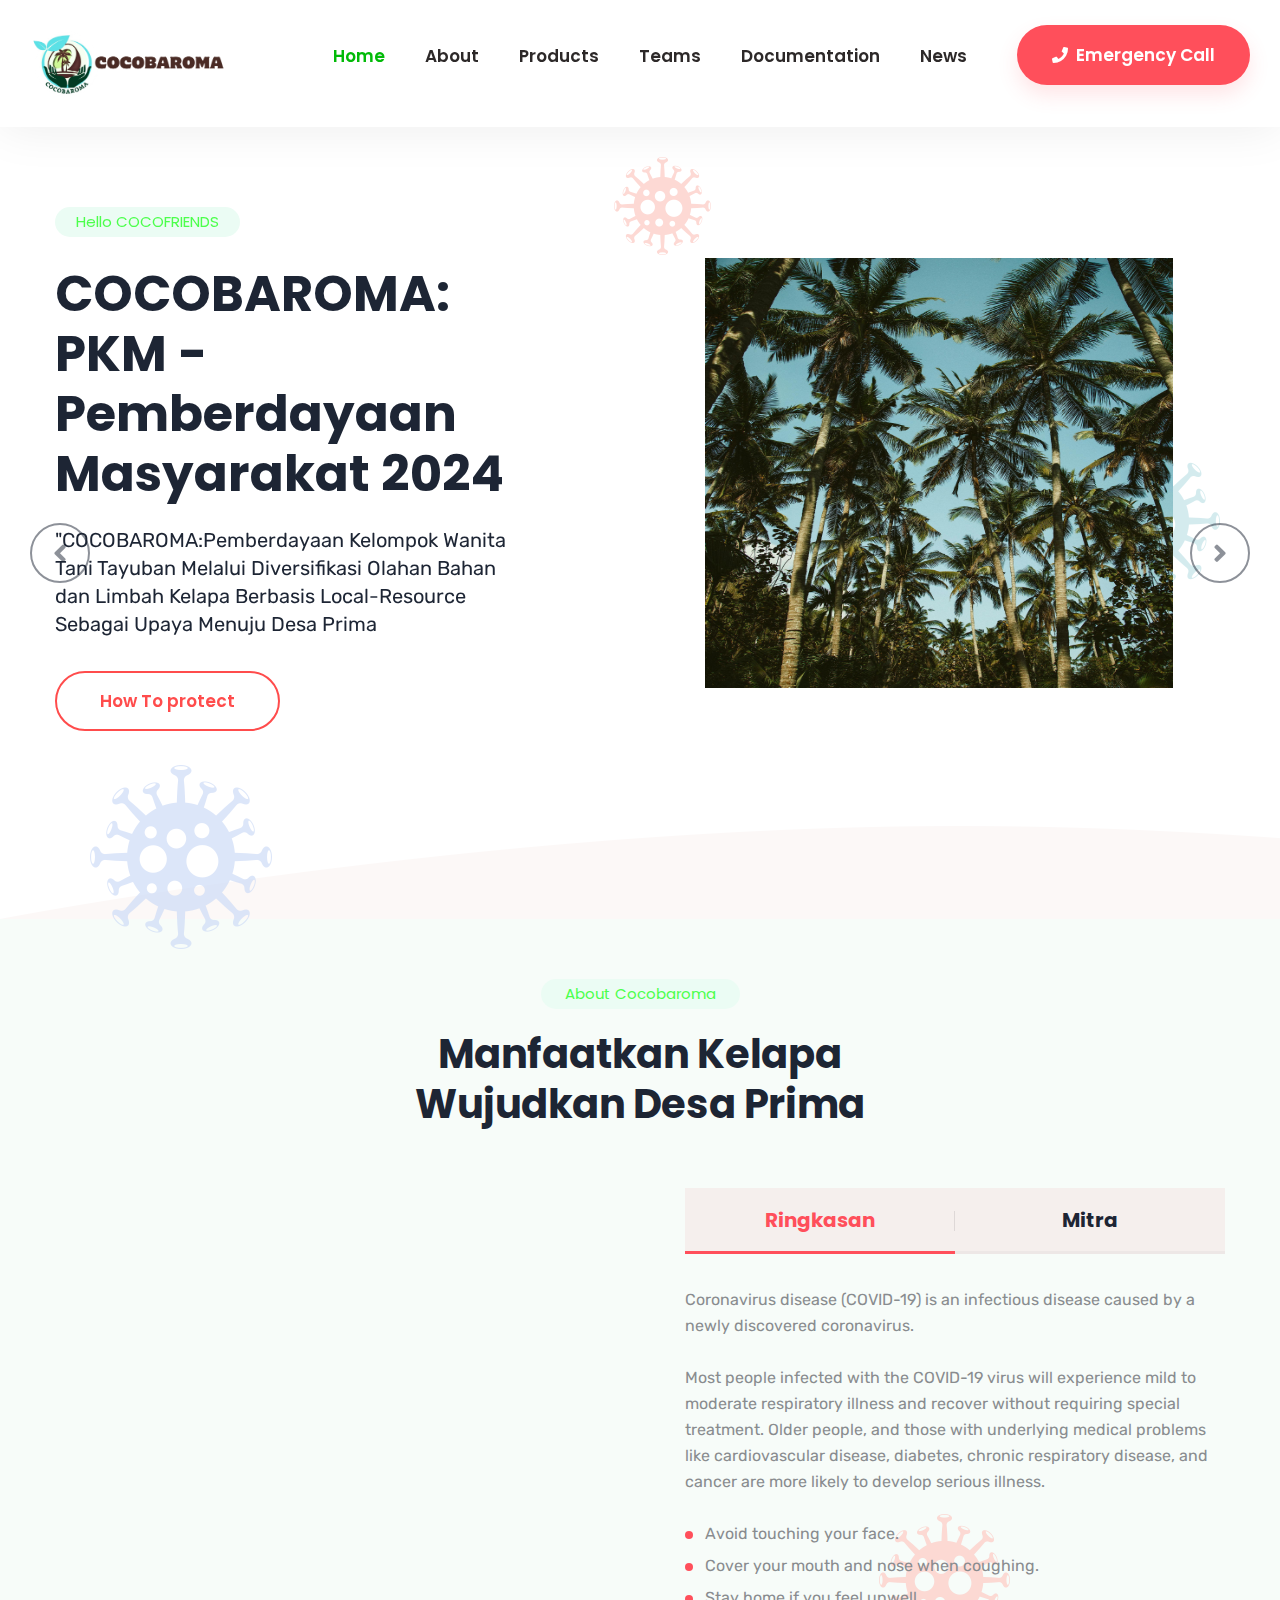
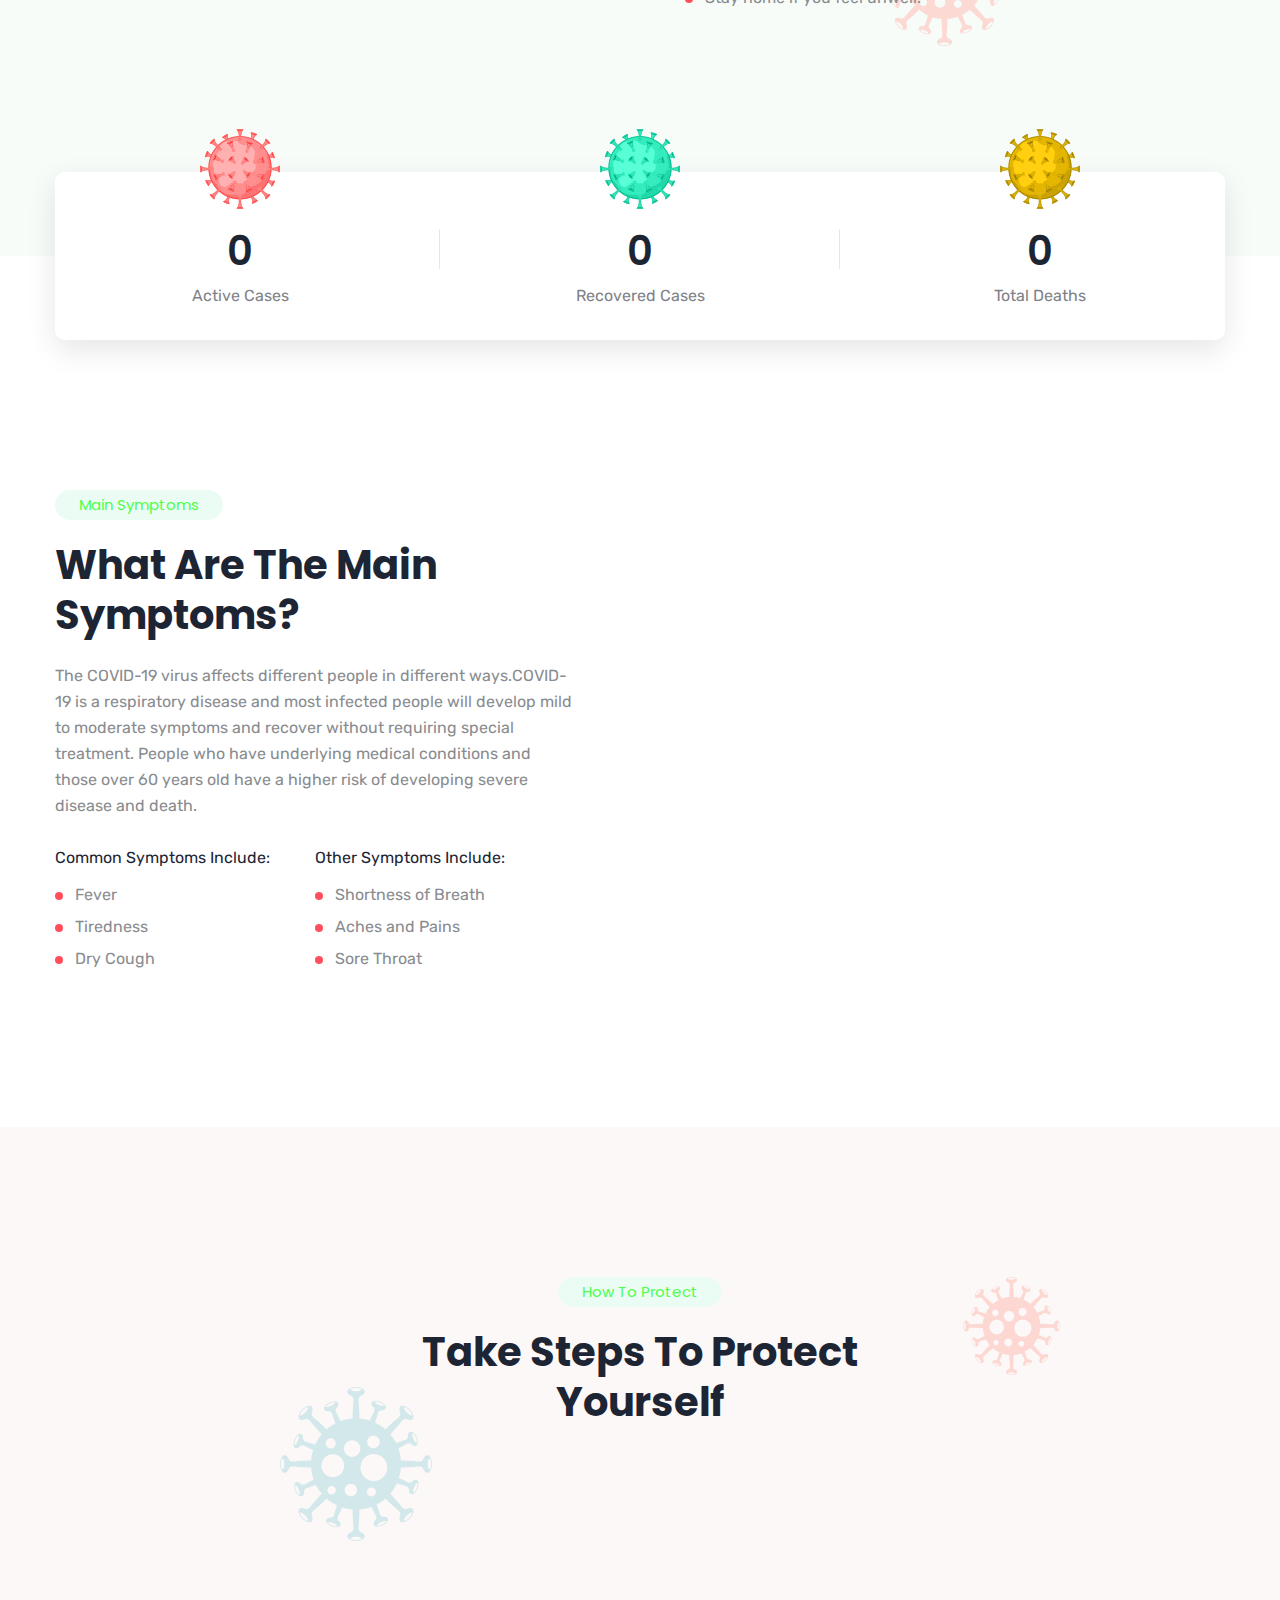
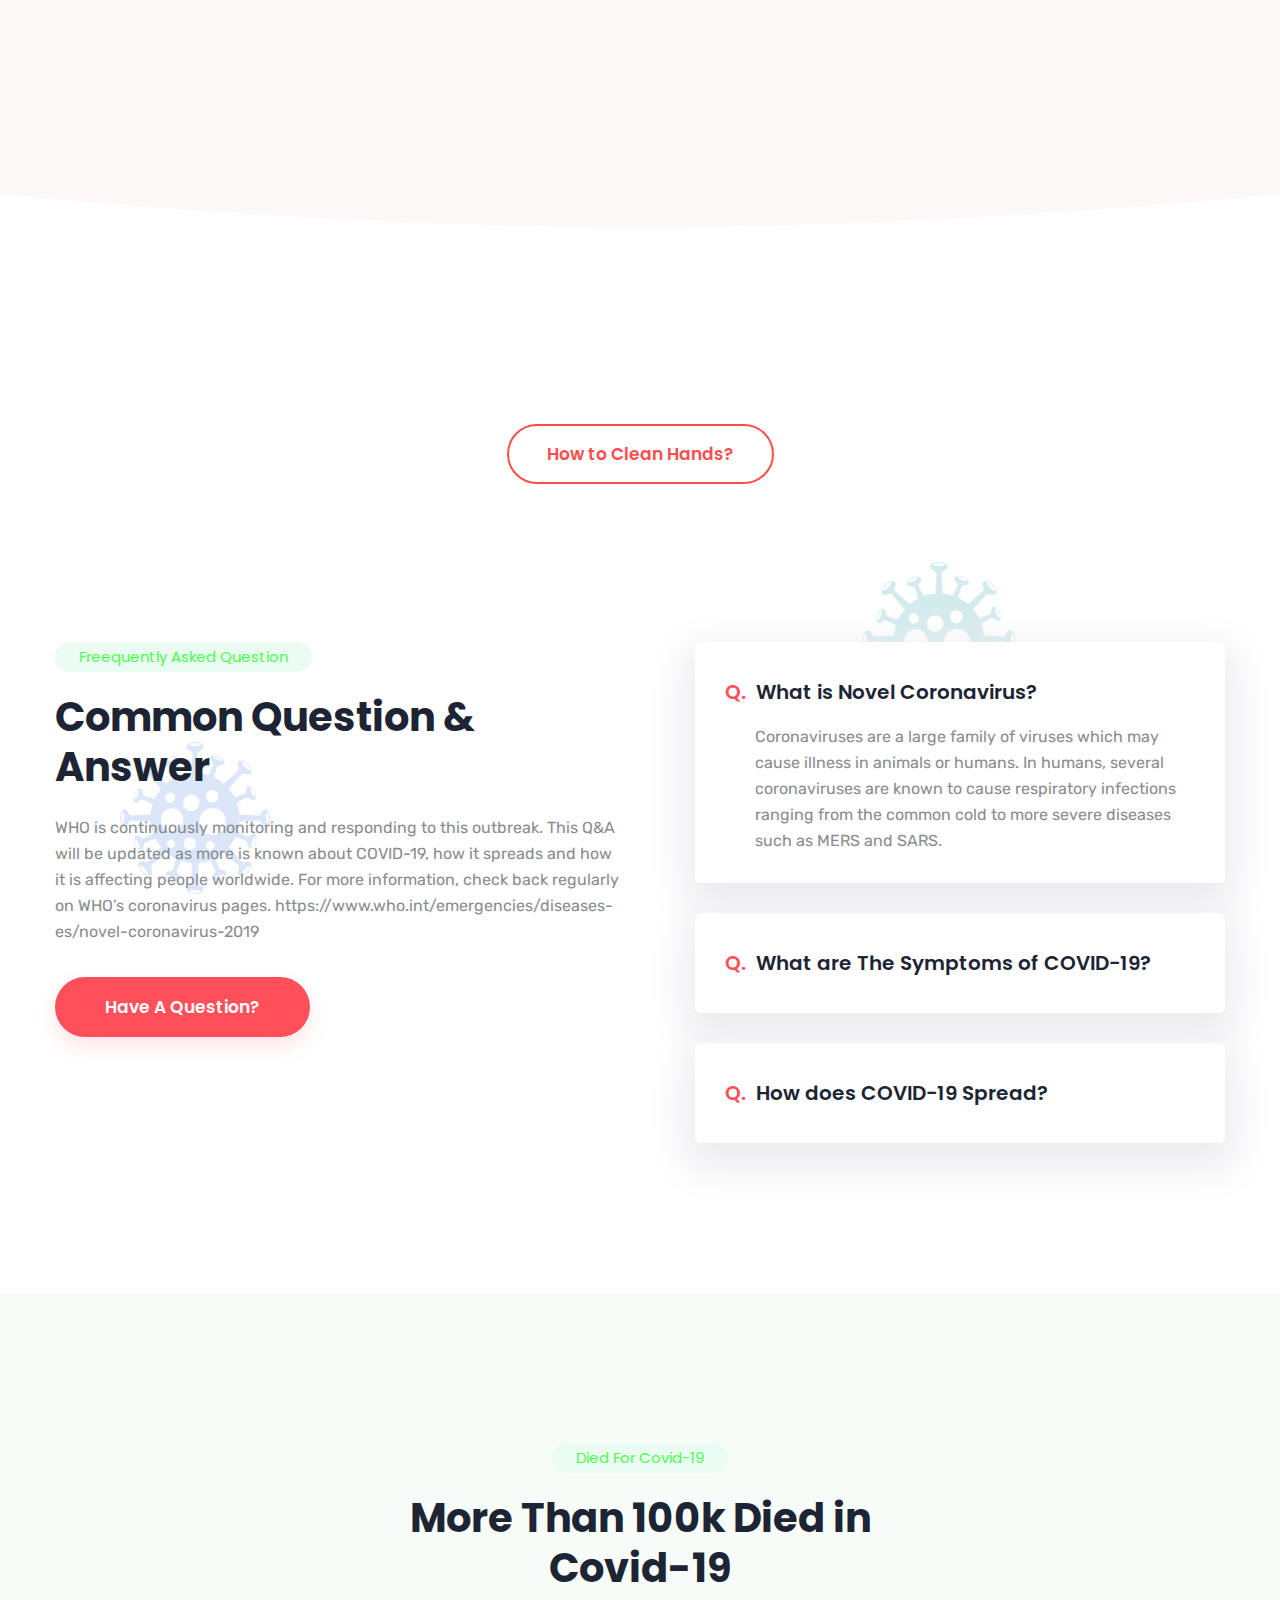
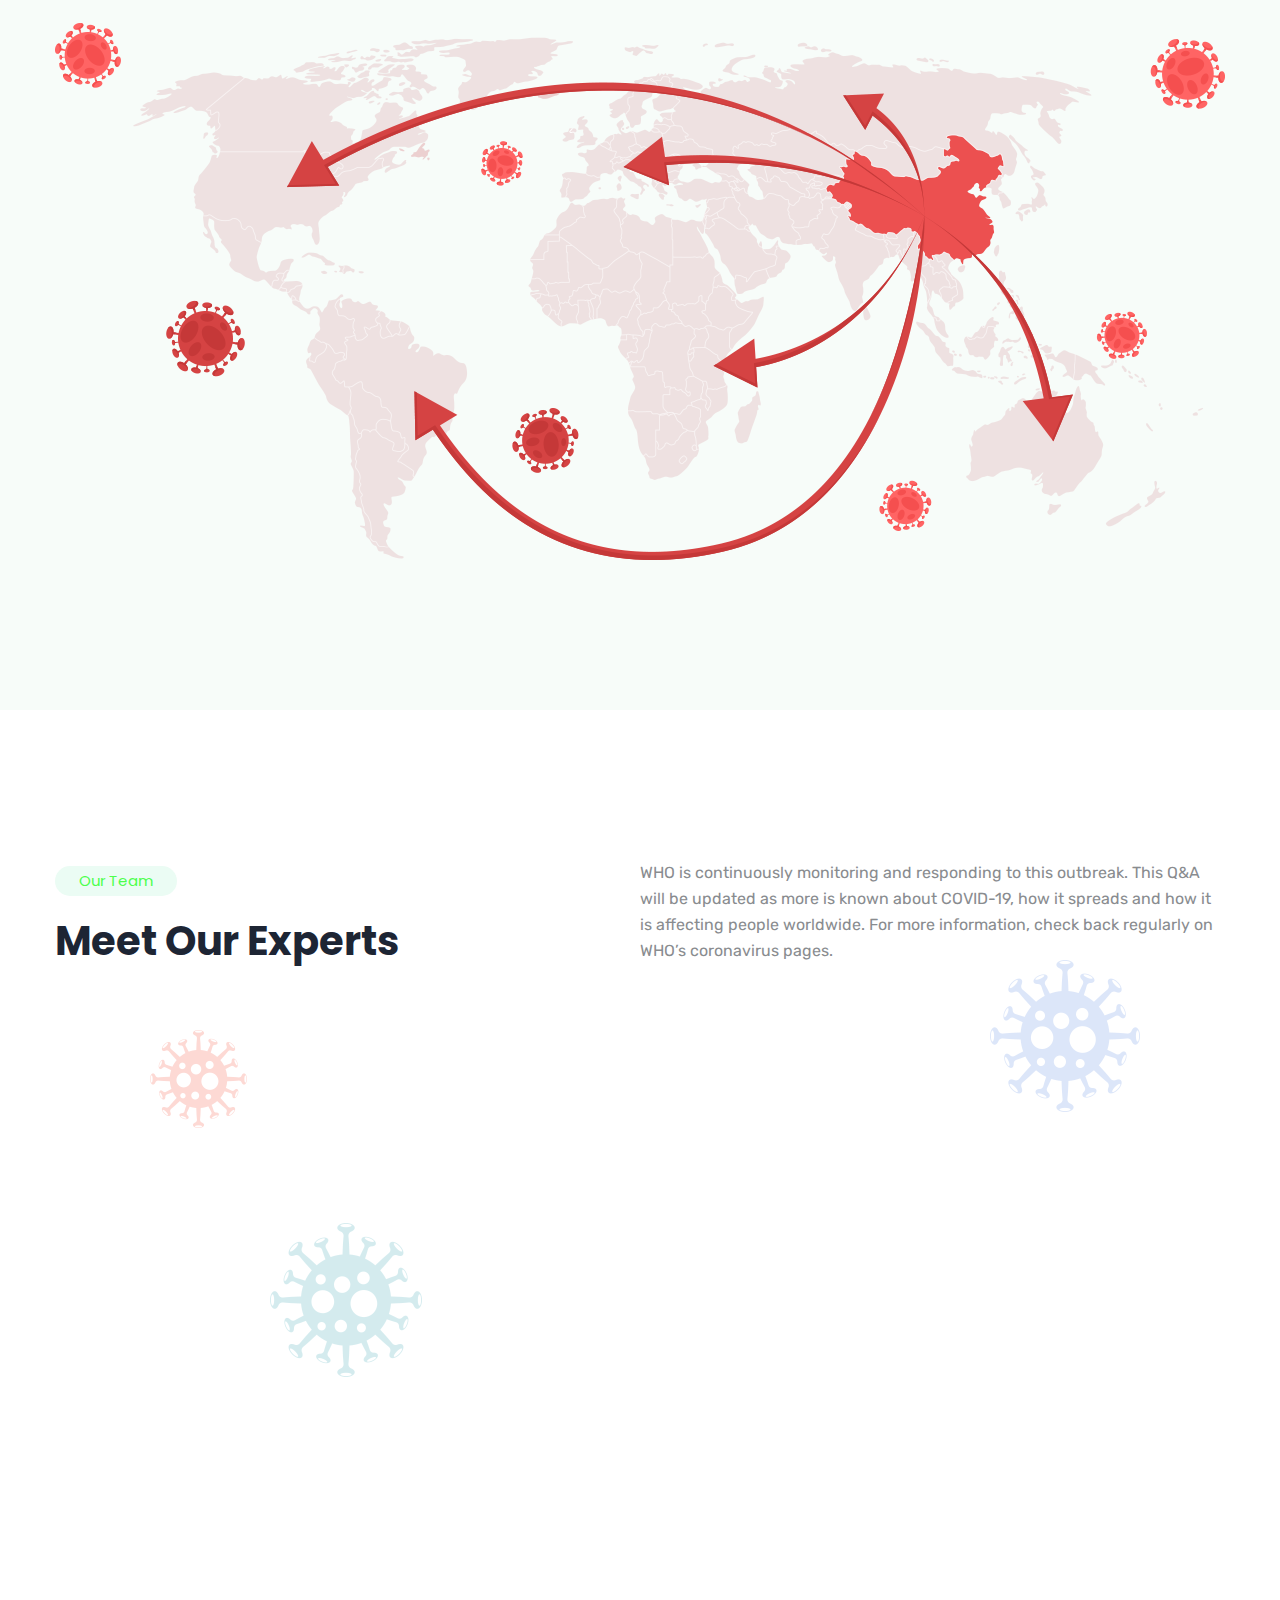
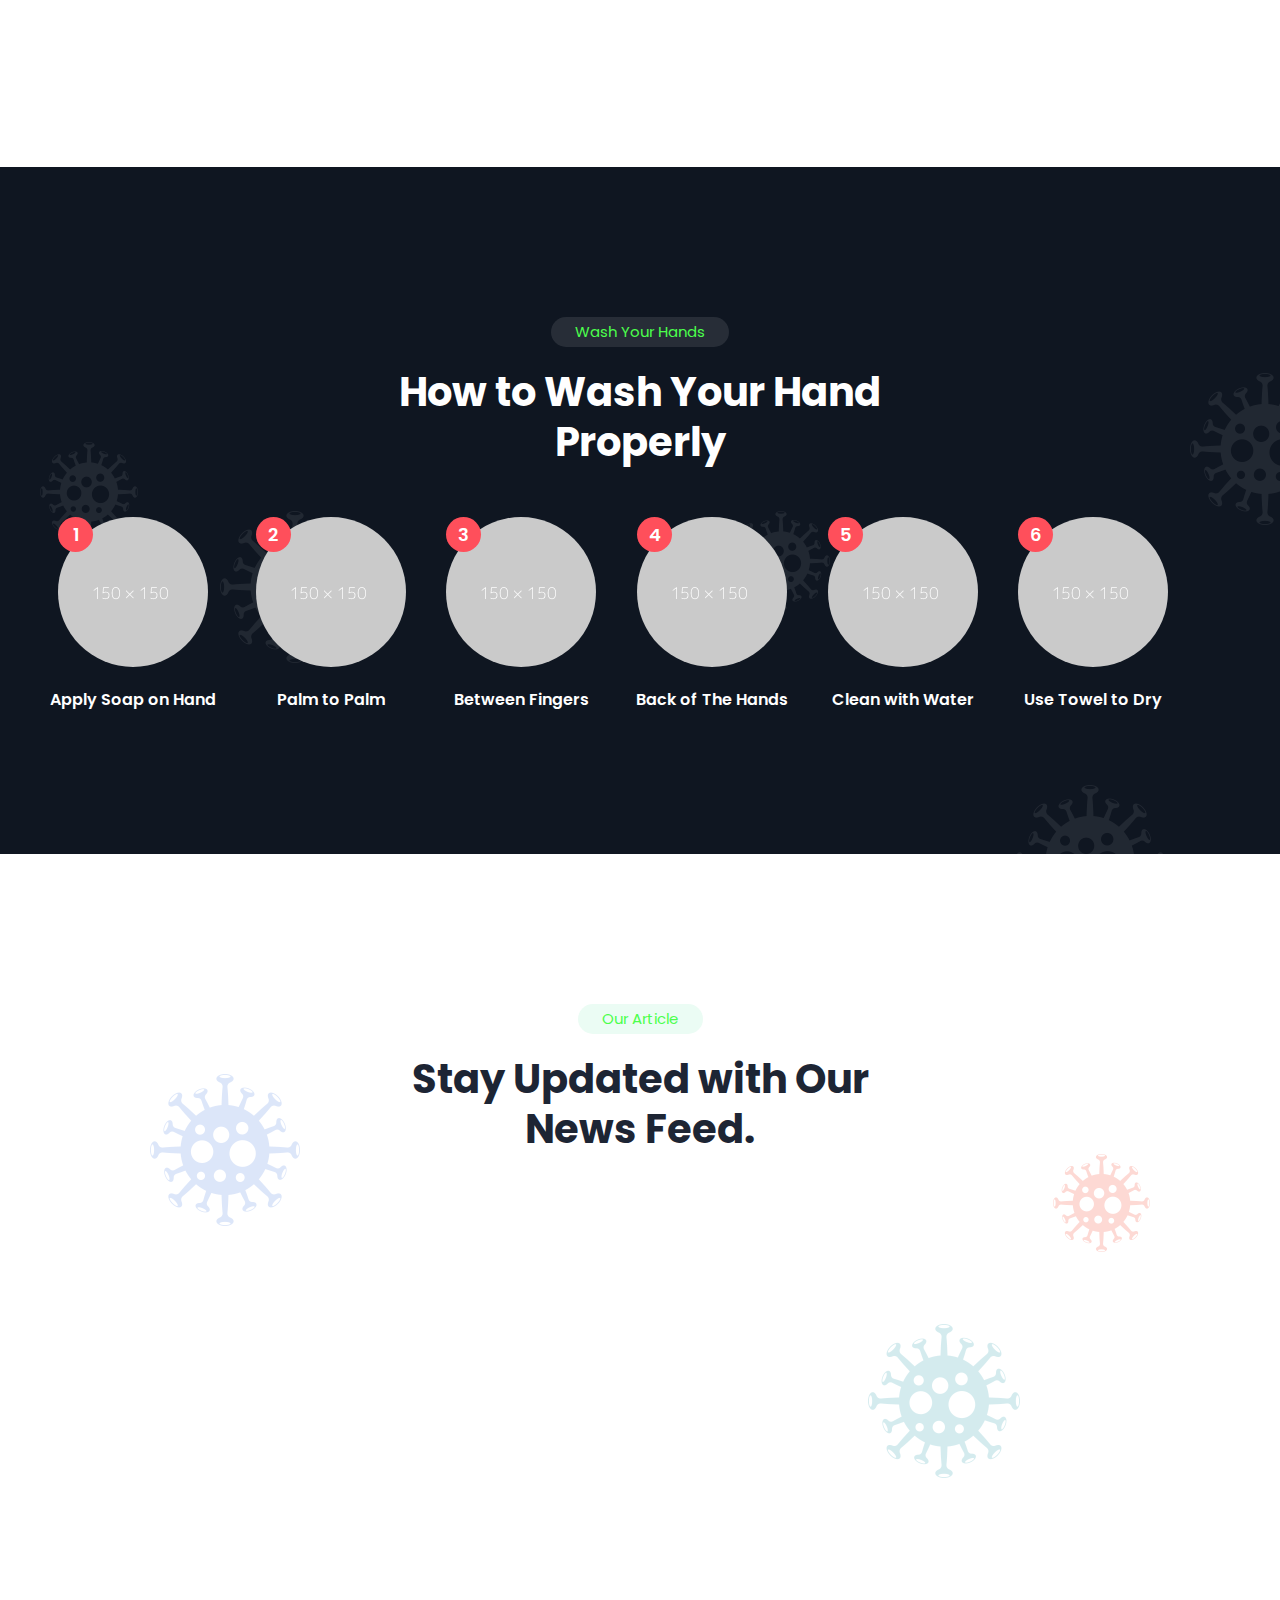
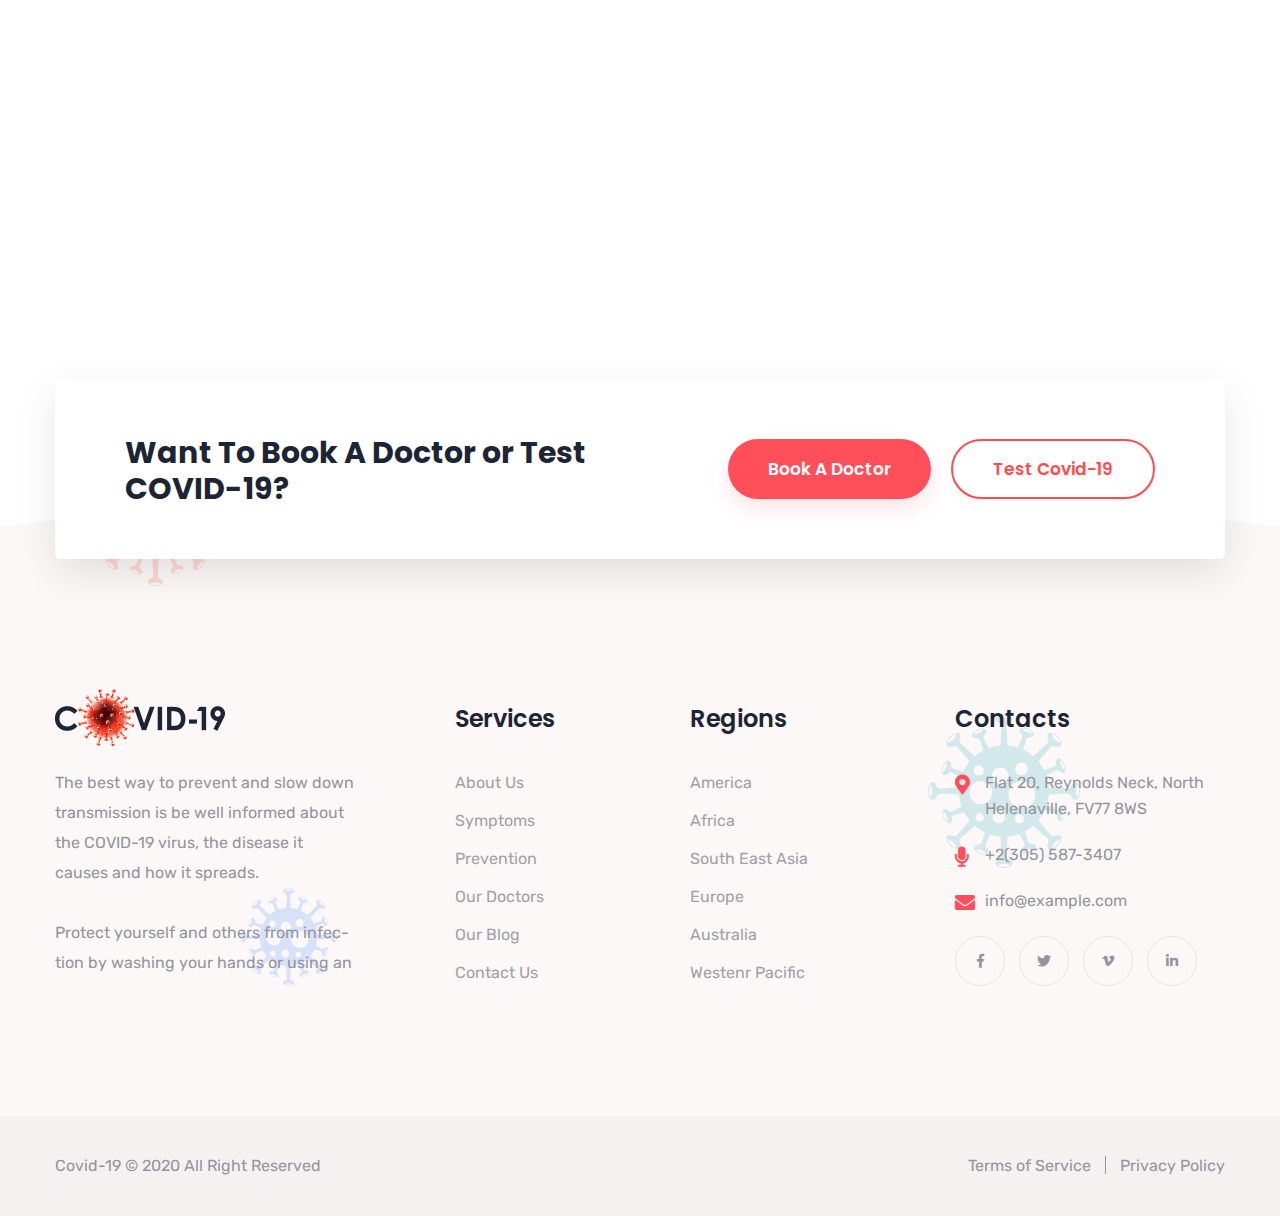
==== index.html @ aa71b88c "first commit" ====
<!DOCTYPE html>
<html lang="en">
<head>
<meta charset="utf-8">
<meta http-equiv="X-UA-Compatible" content="IE=edge">
<meta name="viewport" content="width=device-width, initial-scale=1.0, maximum-scale=1.0, user-scalable=0">

<title>COCOBAROMA | PKM PM 2024</title>

<!-- Fav Icon -->
<link rel="icon" href="assets/images/cocobaroma2.png" type="image/x-icon">

<!-- Google Fonts -->

<link href="https://fonts.googleapis.com/css2?family=Poppins:ital,wght@0,300;0,400;0,500;0,600;0,700;0,800;0,900;1,300;1,400;1,500;1,600;1,700;1,800;1,900&family=Rubik:ital,wght@0,300;0,400;0,500;0,700;0,900;1,300;1,400;1,500;1,700;1,900&display=swap" rel="stylesheet">

<!-- Stylesheets -->
<link href="assets/css/font-awesome-all.css" rel="stylesheet">
<link href="assets/css/owl.css" rel="stylesheet">
<link href="assets/css/bootstrap.css" rel="stylesheet">
<link href="assets/css/animate.css" rel="stylesheet">
<link href="assets/css/color.css" rel="stylesheet">
<link href="assets/css/style.css" rel="stylesheet">
<link href="assets/css/responsive.css" rel="stylesheet">

</head>


<!-- page wrapper -->
<body class="boxed_wrapper">

    <!-- preloader -->
    <div class="preloader">
        <div id="handle-preloader" class="handle-preloader">
            <div class="animation-preloader">
                <div class="spinner"></div>
                <div>
                    <figure class="logo-loader"><a href="index.html"><img src="assets/images/cocobaroma2.png" alt=""></a></figure>
                </div>
                <div class="txt-loading">
                    <span data-text-preloader="C" class="letters-loading">
                        C
                    </span>
                    <span data-text-preloader="O" class="letters-loading">
                        O
                    </span>
                    <span data-text-preloader="C" class="letters-loading">
                        C
                    </span>
                    <span data-text-preloader="O" class="letters-loading">
                        O
                    </span>
                    <span data-text-preloader="B" class="letters-loading">
                        B
                    </span>
                    <span data-text-preloader="A" class="letters-loading">
                        A
                    </span>
                    <span data-text-preloader="R" class="letters-loading">
                        R
                    </span>
                    <span data-text-preloader="O" class="letters-loading">
                        O
                    </span>
                    <span data-text-preloader="M" class="letters-loading">
                        M
                    </span>
                    <span data-text-preloader="A" class="letters-loading">
                        A
                    </span>
                </div>
            </div>  
        </div>
    </div>
    <!-- preloader end -->


    <!-- main header -->
    <header class="main-header">
        <div class="outer-box clearfix">
            <div class="logo-box pull-left">
                <figure class="logo"><a href="index.html"><img src="assets/images/logo-cocobaroma.png" alt=""></a></figure>
            </div>
            <div class="menu-area pull-right">
                <!--Mobile Navigation Toggler-->
                <div class="mobile-nav-toggler">
                    <i class="icon-bar"></i>
                    <i class="icon-bar"></i>
                    <i class="icon-bar"></i>
                </div>
                <nav class="main-menu navbar-expand-md navbar-light">
                    <div class="collapse navbar-collapse show clearfix" id="navbarSupportedContent">
                        <ul class="navigation scroll-nav clearfix">
                            <li class="current"><a href="index.html">Home</a></li>
                            <li><a href="#about">About</a></li>
                            <li><a href="#symptoms">Products</a></li>
                            <li><a href="#prevention">Teams</a></li>
                            <li><a href="#faq">Documentation</a></li>
                            <li class="dropdown"><a href="index.html">News</a>
                                <ul>
                                    <li><a href="blog-1.html">Blog Grid</a></li>
                                    <li><a href="blog-2.html">Blog Sidebar</a></li>
                                    <li><a href="blog-details.html">Blog Details</a></li>
                                </ul>
                            </li>
                        </ul>
                    </div>
                </nav>
                <div class="btn-box">
                    <a href="index.html" class="theme-btn"><i class="fas fa-phone"></i>Emergency Call</a>
                </div>
            </div>
        </div>

        <!--sticky Header-->
        <div class="sticky-header">
            <div class="outer-box clearfix">
                <div class="logo-box pull-left">
                    <figure class="logo"><a href="index.html"><img src="assets/images/logo-cocobaroma.png" alt=""></a></figure>
                </div>
                <div class="menu-area pull-right mt-2">
                    <nav class="main-menu clearfix">
                        <!--Keep This Empty / Menu will come through Javascript-->
                    </nav>
                    <div class="btn-box">
                        <a href="index.html" class="theme-btn"><i class="fas fa-phone"></i>Emergency Call</a>
                    </div>
                </div>
            </div>
        </div>
    </header>
    <!-- main-header end -->

    <!-- Mobile Menu  -->
    <div class="mobile-menu">
        <div class="menu-backdrop"></div>
        <div class="close-btn"><i class="fas fa-times"></i></div>
        
        <nav class="menu-box">
            <div class="menu-outer"><!--Here Menu Will Come Automatically Via Javascript / Same Menu as in Header--></div>
            <div class="contact-info">
                <h4>Contact Info</h4>
                <ul>
                    <li>Chicago 12, Melborne City, USA</li>
                    <li><a href="tel:+8801682648101">+88 01682648101</a></li>
                    <li><a href="mailto:info@example.com">info@example.com</a></li>
                </ul>
            </div>
            <div class="social-links">
                <ul class="clearfix">
                    <li><a href="index.html"><span class="fab fa-twitter"></span></a></li>
                    <li><a href="index.html"><span class="fab fa-facebook-square"></span></a></li>
                    <li><a href="index.html"><span class="fab fa-pinterest-p"></span></a></li>
                    <li><a href="index.html"><span class="fab fa-instagram"></span></a></li>
                    <li><a href="index.html"><span class="fab fa-youtube"></span></a></li>
                </ul>
            </div>
        </nav>
    </div><!-- End Mobile Menu -->


    <!-- banner-section -->
    <section class="banner-section">
        <div class="anim-icon">
            <div class="icon icon-1 rotate-me" style="background-image: url(assets/images/icons/anim-icon-1.png);"></div>
            <div class="icon icon-2 rotate-me" style="background-image: url(assets/images/icons/anim-icon-2.png);"></div>
            <div class="icon icon-3 rotate-me" style="background-image: url(assets/images/icons/anim-icon-3.png);"></div>
        </div>
        <div class="shape-layer" style="background-image: url(assets/images/shape/shape-1.png);"></div>
        <div class="banner-carousel owl-theme owl-carousel owl-dots-none">
            <div class="slide-item">
                <div class="auto-container">
                    <div class="row align-items-center clearfix">
                        <div class="col-lg-6 col-md-6 col-sm-12 content-column">
                            <div class="content-box">
                                <h6>Hello COCOFRIENDS</h6>
                                <h1>COCOBAROMA: PKM - Pemberdayaan Masyarakat 2024</h1>
                                <p>"COCOBAROMA:Pemberdayaan Kelompok Wanita Tani Tayuban Melalui Diversifikasi Olahan Bahan dan Limbah Kelapa Berbasis Local-Resource Sebagai Upaya Menuju Desa Prima</p>
                                <div class="btn-box">
                                    <a href="index.html">How To protect</a>
                                </div>
                            </div>
                        </div>
                        <div class="col-lg-6 col-md-6 col-sm-12 image-column">
                            <figure class="image-box"><img src="assets/images/resource/banner1.jpg" alt=""></figure>
                        </div>
                    </div> 
                </div>
            </div>
            <div class="slide-item">
                <div class="auto-container">
                    <div class="row align-items-center clearfix">
                        <div class="col-lg-6 col-md-6 col-sm-12 content-column">
                            <div class="content-box">
                                <h6>Hello COCOFRIENDS</h6>
                                <h1>Manfaat dan Kegunaan Dari Produk Kami</h1>
                                <p>Amet consectetur adipisicing elit sed do eiusmod.</p>
                                <div class="btn-box">
                                    <a href="index.html">How To protect</a>
                                </div>
                            </div>
                        </div>
                        <div class="col-lg-6 col-md-6 col-sm-12 image-column">
                            <figure class="image-box"><img src="assets/images/converted-images/IMG_3926 2.png" alt=""></figure>
                        </div>
                    </div> 
                </div>
            </div>
        </div>
    </section>
    <!-- banner-section end -->


    <!-- about-section -->
    <section class="about-section bg-color-1" id="about">
        <div class="anim-icon">
            <div class="icon icon-1 rotate-me" style="background-image: url(assets/images/icons/anim-icon-4.png);"></div>
        </div>
        <div class="auto-container">
            <div class="sec-title centred">
                <h6>About Cocobaroma</h6>
                <h2>Manfaatkan Kelapa<br />Wujudkan Desa Prima</h2>
            </div>
            <div class="row clearfix">
                <div class="col-lg-6 col-md-12 col-sm-12 image-column">
                    <figure class="image-box wow slideInLeft animated animated" data-wow-delay="00ms" data-wow-duration="1500ms"><img src="assets/images/converted-images/IMG_7483.png" class="mt-4" alt=""></figure>
                </div>
                <div class="col-lg-6 col-md-12 col-sm-12 content-column">
                    <div class="content-box">
                        <div class="tabs-box">
                            <div class="tab-btn-box centred">
                                <ul class="tab-btns tab-buttons clearfix">
                                    <li class="tab-btn active-btn" data-tab="#tab-1">Ringkasan</li>
                                    <li class="tab-btn" data-tab="#tab-2">Mitra</li>
                                </ul>
                            </div>
                            <div class="tabs-content">
                                <div class="tab active-tab" id="tab-1">
                                    <div class="text">
                                        <p>Coronavirus disease (COVID-19) is an infectious disease caused by a newly discovered coronavirus.</p>
                                        <p>Most people infected with the COVID-19 virus will experience mild to moderate respiratory illness and recover without requiring special treatment.  Older people, and those with underlying medical problems like cardiovascular disease, diabetes, chronic respiratory disease, and cancer are more likely to develop serious illness.</p>
                                        <ul class="list-item clearfix">
                                            <li>Avoid touching your face.</li>
                                            <li>Cover your mouth and nose when coughing.</li>
                                            <li>Stay home if you feel unwell.</li>
                                        </ul>
                                    </div>
                                </div>
                                <div class="tab" id="tab-2">
                                    <div class="text">
                                        <p>Kalurahan Tayuban terletak di Kecamatan Panjatan, Kabupaten Kulon Progo, Daerah Istimewa Yogyakarta dengan luas wilayah 220.3185 hektar. Kalurahan ini memiliki 7 Padukuhan, 14 RW dan 28 RT dengan jumlah penduduk tahun 2023 sebanyak 1.578 jiwa. Kalurahan Tayuban memiliki potensi unggul dalam bidang pertanian maupun hasi kebun, yaitu berupa kelapa. Sebagian besar hasil kelapa yang dipanen setiap bulannya jarang diolah lebih lanjut dan hanya dijual dalam bentuk buah kupas ke pengepul untuk selanjutnya didistribusikan ke Solo.</p>
                                        <p>masih terdapat banyak limbah kelapa yang berserakan dan bertumpuk di sekitar pekarangan warga tanpa adanya pengolahan. Padahal limbah kelapa bisa diolah menjadi barang yang lebih berguna baik secara ekonomis maupun lingkungan.</p>
                                        <!-- <ul class="list-item clearfix">
                                            <li>Avoid touching your face.</li>
                                            <li>Cover your mouth and nose when coughing.</li>
                                            <li>Stay home if you feel unwell.</li>
                                        </ul> -->
                                    </div>
                                </div>
                            </div>
                        </div>
                    </div>
                </div>
            </div>
        </div>
    </section>
    <!-- about-section end -->


    <!-- funfact-section -->
    <section class="funfact-section">
        <div class="auto-container">
            <div class="inner-container">
                <div class="row clearfix">
                    <div class="col-lg-4 col-md-6 col-sm-12 counter-block">
                        <div class="counter-block-one">
                            <div class="inner-box">
                                <figure class="icon-box"><img src="assets/images/icons/icon-1.png" alt=""></figure>
                                <div class="count-outer count-box">
                                    <span class="count-text" data-speed="1500" data-stop="1531188">0</span>
                                </div>
                                <p>Active Cases</p>
                            </div>
                        </div>
                    </div>
                    <div class="col-lg-4 col-md-6 col-sm-12 counter-block">
                        <div class="counter-block-one">
                            <div class="inner-box">
                                <figure class="icon-box"><img src="assets/images/icons/icon-2.png" alt=""></figure>
                                <div class="count-outer count-box">
                                    <span class="count-text" data-speed="1500" data-stop="337276">0</span>
                                </div>
                                <p>Recovered Cases</p>
                            </div>
                        </div>
                    </div>
                    <div class="col-lg-4 col-md-6 col-sm-12 counter-block">
                        <div class="counter-block-one">
                            <div class="inner-box">
                                <figure class="icon-box"><img src="assets/images/icons/icon-3.png" alt=""></figure>
                                <div class="count-outer count-box">
                                    <span class="count-text" data-speed="1500" data-stop="89575">0</span>
                                </div>
                                <p>Total Deaths</p>
                            </div>
                        </div>
                    </div>
                </div>
            </div>
        </div>
    </section>
    <!-- funfact-section end -->


    <!-- symptoms-section -->
    <section class="symptoms-section" id="symptoms">
        <div class="auto-container">
            <div class="row clearfix">
                <div class="col-lg-6 col-md-12 col-sm-12 content-column">
                    <div class="content-box">
                        <div class="sec-title">
                            <h6>Main Symptoms</h6>
                            <h2>What Are The Main Symptoms?</h2>
                        </div>
                        <div class="text">
                            <p>The COVID-19 virus affects different people in different ways.COVID-19 is a respiratory disease and most infected people will develop mild to moderate symptoms and recover without requiring special treatment.  People who have underlying medical conditions and those over 60 years old have a higher risk of developing severe disease and death.</p>
                        </div>
                        <div class="inner-box clearfix">
                            <div class="single-column">
                                <p>Common Symptoms Include:</p>
                                <ul class="list-item clearfix">
                                    <li>Fever</li>
                                    <li>Tiredness</li>
                                    <li>Dry Cough</li>
                                </ul>
                            </div>
                            <div class="single-column">
                                <p>Other Symptoms Include:</p>
                                <ul class="list-item clearfix">
                                    <li>Shortness of Breath</li>
                                    <li>Aches and Pains</li>
                                    <li>Sore Throat</li>
                                </ul>
                            </div>
                        </div>
                    </div>
                </div>
                <div class="col-lg-6 col-md-12 col-sm-12 image-column">
                    <figure class="image-box wow slideInRight animated animated" data-wow-delay="00ms" data-wow-duration="1500ms"><img src="assets/images/resource/symptoms-1.png" alt=""></figure>
                </div>
            </div>
        </div>
    </section>
    <!-- symptoms-section end -->


    <!-- protect-section -->
    <section class="protect-section centred" id="prevention">
        <div class="shape-layer" style="background-image: url(assets/images/shape/shape-2.png);"></div>
        <div class="anim-icon">
            <div class="icon icon-1 rotate-me" style="background-image: url(assets/images/icons/anim-icon-1.png);"></div>
            <div class="icon icon-2 rotate-me" style="background-image: url(assets/images/icons/anim-icon-3.png);"></div>
        </div>
        <div class="auto-container">
            <div class="sec-title">
                <h6>How To Protect</h6>
                <h2>Take Steps To Protect <br />Yourself</h2>
            </div>
            <div class="row clearfix">
                <div class="col-lg-4 col-md-6 col-sm-12 single-column">
                    <div class="single-item wow fadeInUp animated animated" data-wow-delay="00ms" data-wow-duration="1500ms">
                        <div class="inner-box">
                            <figure class="image-box"><img src="assets/images/resource/protect-1.png" alt=""></figure>
                            <h3>Wear A Face Mask</h3>
                            <p>Coronavirus disease (COVID-19) is an infectious disease caused by a newly discovered coronavirus.</p>
                        </div>
                    </div>
                </div>
                <div class="col-lg-4 col-md-6 col-sm-12 single-column">
                    <div class="single-item wow fadeInUp animated animated" data-wow-delay="300ms" data-wow-duration="1500ms">
                        <div class="inner-box">
                            <figure class="image-box"><img src="assets/images/resource/protect-2.png" alt=""></figure>
                            <h3>Wash Your Hands</h3>
                            <p>Coronavirus disease (COVID-19) is an infectious disease caused by a newly discovered coronavirus.</p>
                        </div>
                    </div>
                </div>
                <div class="col-lg-4 col-md-6 col-sm-12 single-column">
                    <div class="single-item wow fadeInUp animated animated" data-wow-delay="600ms" data-wow-duration="1500ms">
                        <div class="inner-box">
                            <figure class="image-box"><img src="assets/images/resource/protect-3.png" alt=""></figure>
                            <h3>Avoid Close Contact</h3>
                            <p>Coronavirus disease (COVID-19) is an infectious disease caused by a newly discovered coronavirus.</p>
                        </div>
                    </div>
                </div>
            </div>
            <div class="more-btn"><a href="index.html">How to Clean Hands?</a></div>
        </div>
    </section>
    <!-- protect-section end -->


    <!-- faq-section -->
    <section class="faq-section" id="faq">
        <div class="anim-icon">
            <div class="icon icon-1 rotate-me" style="background-image: url(assets/images/icons/anim-icon-1.png);"></div>
            <div class="icon icon-2 rotate-me" style="background-image: url(assets/images/icons/anim-icon-5.png);"></div>
            <div class="icon icon-3 rotate-me" style="background-image: url(assets/images/icons/anim-icon-3.png);"></div>
        </div>
        <div class="auto-container">
            <div class="row clearfix">
                <div class="col-lg-6 col-md-12 col-sm-12 content-column">
                    <div class="content-box">
                        <div class="sec-title">
                            <h6>Freequently Asked Question</h6>
                            <h2>Common Question & Answer</h2>
                        </div>
                        <div class="text">
                            <p>WHO is continuously monitoring and responding to this outbreak. This Q&A will be updated as more is known about COVID-19, how it spreads and how it is affecting people worldwide. For more information, check back regularly on WHO’s coronavirus pages. <a href="index.html">https://www.who.int/emergencies/diseases- es/novel-coronavirus-2019</a></p>
                        </div>
                        <div class="btn-box"><a href="index.html" class="theme-btn">Have A Question?</a></div>
                    </div>
                </div>
                <div class="col-lg-6 col-md-12 col-sm-12 faq-column">
                    <ul class="accordion-box">
                        <li class="accordion block active-block">
                            <div class="acc-btn active">
                                <h4><span>Q.</span>What is Novel Coronavirus?</h4>
                            </div>
                            <div class="acc-content current">
                                <div class="text">
                                    <p>Coronaviruses are a large family of viruses which may cause illness in animals or humans.  In humans, several coronaviruses are known to cause respiratory infections ranging from the common cold to more severe diseases such as MERS and SARS.</p>
                                </div>
                            </div>
                        </li>
                        <li class="accordion block">
                            <div class="acc-btn">
                                <h4><span>Q.</span>What are The Symptoms of COVID-19?</h4>
                            </div>
                            <div class="acc-content">
                                <div class="text">
                                    <p>Coronaviruses are a large family of viruses which may cause illness in animals or humans.  In humans, several coronaviruses are known to cause respiratory infections ranging from the common cold to more severe diseases such as MERS and SARS.</p>
                                </div>
                            </div>
                        </li>
                        <li class="accordion block">
                             <div class="acc-btn">
                                <h4><span>Q.</span>How does COVID-19 Spread?</h4>
                            </div>
                            <div class="acc-content">
                                <div class="text">
                                    <p>Coronaviruses are a large family of viruses which may cause illness in animals or humans.  In humans, several coronaviruses are known to cause respiratory infections ranging from the common cold to more severe diseases such as MERS and SARS.</p>
                                </div>
                            </div>
                        </li>
                    </ul>
                </div>
            </div>
        </div>
    </section>
    <!-- faq-section end -->


    <!-- map-section -->
    <section class="map-section bg-color-1 centred">
        <div class="auto-container">
            <div class="sec-title">
                <h6>Died For Covid-19</h6>
                <h2>More Than 100k Died in <br />Covid-19</h2>
            </div>
            <figure class="map-inner"><img src="assets/images/shape/map.png" alt=""></figure>
        </div>
    </section>
    <!-- map-section end -->


    <!-- team-section -->
    <section class="team-section">
        <div class="anim-icon">
            <div class="icon icon-1 rotate-me" style="background-image: url(assets/images/icons/anim-icon-1.png);"></div>
            <div class="icon icon-2 rotate-me" style="background-image: url(assets/images/icons/anim-icon-3.png);"></div>
            <div class="icon icon-3 rotate-me" style="background-image: url(assets/images/icons/anim-icon-5.png);"></div>
        </div>
        <div class="auto-container">
            <div class="title-inner clearfix">
                <div class="sec-title pull-left">
                    <h6>Our Team</h6>
                    <h2>Meet Our Experts</h2>
                </div>
                <div class="text pull-left">
                    <p>WHO is continuously monitoring and responding to this outbreak. This Q&A will be updated as more is known about COVID-19, how it spreads and how it is affecting people worldwide. For more information, check back regularly on WHO’s coronavirus pages.</p>
                </div>
            </div>
            <div class="row clearfix">
                <div class="col-lg-4 col-md-6 col-sm-12 team-block">
                    <div class="team-block-one wow fadeInUp animated animated" data-wow-delay="00ms" data-wow-duration="1500ms">
                        <div class="inner-box">
                            <figure class="image-box">
                                <img src="assets/images/team/team-1.png" alt="">
                                <ul class="social-links clearfix">
                                    <li><a href="index.html"><i class="fab fa-facebook-f"></i></a></li>
                                    <li><a href="index.html"><i class="fab fa-twitter"></i></a></li>
                                    <li><a href="index.html"><i class="fab fa-vimeo-v"></i></a></li>
                                    <li><a href="index.html"><i class="fab fa-linkedin-in"></i></a></li>
                                </ul>
                            </figure>
                            <div class="lower-content">
                                <h3><a href="index.html">Dr. Dorothy Nickell</a></h3>
                                <span class="designation">Corona Specialist</span>
                                <p>Coronavirus disease (COVID-19) is an infectious disease caused</p>
                                <div class="phone"><a href="tel:8801234567890"><i class="fas fa-phone"></i>+880 1234 567 890</a></div>
                            </div>
                        </div>
                    </div>
                </div>
                <div class="col-lg-4 col-md-6 col-sm-12 team-block">
                    <div class="team-block-one wow fadeInUp animated animated" data-wow-delay="300ms" data-wow-duration="1500ms">
                        <div class="inner-box">
                            <figure class="image-box">
                                <img src="assets/images/team/team-2.png" alt="">
                                <ul class="social-links clearfix">
                                    <li><a href="index.html"><i class="fab fa-facebook-f"></i></a></li>
                                    <li><a href="index.html"><i class="fab fa-twitter"></i></a></li>
                                    <li><a href="index.html"><i class="fab fa-vimeo-v"></i></a></li>
                                    <li><a href="index.html"><i class="fab fa-linkedin-in"></i></a></li>
                                </ul>
                            </figure>
                            <div class="lower-content">
                                <h3><a href="index.html">Dr. Peter Thomas</a></h3>
                                <span class="designation">Corona Specialist</span>
                                <p>Coronavirus disease (COVID-19) is an infectious disease caused</p>
                                <div class="phone"><a href="tel:8801234567890"><i class="fas fa-phone"></i>+880 1234 567 890</a></div>
                            </div>
                        </div>
                    </div>
                </div>
                <div class="col-lg-4 col-md-6 col-sm-12 team-block">
                    <div class="team-block-one wow fadeInUp animated animated" data-wow-delay="600ms" data-wow-duration="1500ms">
                        <div class="inner-box">
                            <figure class="image-box">
                                <img src="assets/images/team/team-3.png" alt="">
                                <ul class="social-links clearfix">
                                    <li><a href="index.html"><i class="fab fa-facebook-f"></i></a></li>
                                    <li><a href="index.html"><i class="fab fa-twitter"></i></a></li>
                                    <li><a href="index.html"><i class="fab fa-vimeo-v"></i></a></li>
                                    <li><a href="index.html"><i class="fab fa-linkedin-in"></i></a></li>
                                </ul>
                            </figure>
                            <div class="lower-content">
                                <h3><a href="index.html">Dr. Elizabeth Nelson</a></h3>
                                <span class="designation">Corona Specialist</span>
                                <p>Coronavirus disease (COVID-19) is an infectious disease caused</p>
                                <div class="phone"><a href="tel:8801234567890"><i class="fas fa-phone"></i>+880 1234 567 890</a></div>
                            </div>
                        </div>
                    </div>
                </div>
            </div>
        </div>
    </section>
    <!-- team-section end -->


    <!-- handwash-section -->
    <section class="handwash-section centred">
        <div class="bubble-icon">
            <div class="icon icon-1" style="background-image: url(assets/images/icons/bubble-icon-1.png);"></div>
            <div class="icon icon-2" style="background-image: url(assets/images/icons/bubble-icon-2.png);"></div>
            <div class="icon icon-3" style="background-image: url(assets/images/icons/bubble-icon-1.png);"></div>
            <div class="icon icon-4" style="background-image: url(assets/images/icons/bubble-icon-1.png);"></div>
            <div class="icon icon-5" style="background-image: url(assets/images/icons/bubble-icon-2.png);"></div>
        </div>
        <div class="auto-container">
            <div class="sec-title">
                <h6>Wash Your Hands</h6>
                <h2>How to Wash Your Hand <br />Properly</h2>
            </div>
            <div class="inner-content clearfix">
                <div class="single-item">
                    <div class="inner-box">
                        <figure class="image-box">
                            <img src="assets/images/resource/hadnwash-1.png" alt="">
                            <span class="count">1</span>
                        </figure>
                        <h6>Apply Soap on Hand</h6>
                    </div>
                </div>
                <div class="single-item">
                    <div class="inner-box">
                        <figure class="image-box">
                            <img src="assets/images/resource/hadnwash-2.png" alt="">
                            <span class="count">2</span>
                        </figure>
                        <h6>Palm to Palm</h6>
                    </div>
                </div>
                <div class="single-item">
                    <div class="inner-box">
                        <figure class="image-box">
                            <img src="assets/images/resource/hadnwash-3.png" alt="">
                            <span class="count">3</span>
                        </figure>
                        <h6>Between Fingers</h6>
                    </div>
                </div>
                <div class="single-item">
                    <div class="inner-box">
                        <figure class="image-box">
                            <img src="assets/images/resource/hadnwash-4.png" alt="">
                            <span class="count">4</span>
                        </figure>
                        <h6>Back of The Hands</h6>
                    </div>
                </div>
                <div class="single-item">
                    <div class="inner-box">
                        <figure class="image-box">
                            <img src="assets/images/resource/hadnwash-5.png" alt="">
                            <span class="count">5</span>
                        </figure>
                        <h6>Clean with Water</h6>
                    </div>
                </div>
                <div class="single-item">
                    <div class="inner-box">
                        <figure class="image-box">
                            <img src="assets/images/resource/hadnwash-6.png" alt="">
                            <span class="count">6</span>
                        </figure>
                        <h6>Use Towel to Dry</h6>
                    </div>
                </div>
            </div>
        </div>
    </section>
    <!-- handwash-section end -->


    <!-- news-section -->
    <section class="news-section">
        <div class="anim-icon">
            <div class="icon icon-1 rotate-me" style="background-image: url(assets/images/icons/anim-icon-1.png);"></div>
            <div class="icon icon-2 rotate-me" style="background-image: url(assets/images/icons/anim-icon-3.png);"></div>
            <div class="icon icon-3 rotate-me" style="background-image: url(assets/images/icons/anim-icon-5.png);"></div>
        </div>
        <div class="auto-container">
            <div class="sec-title centred">
                <h6>Our Article</h6>
                <h2>Stay Updated with Our <br />News Feed.</h2>
            </div>
            <div class="row clearfix">
                <div class="col-lg-4 col-md-6 col-sm-12 news-block">
                    <div class="news-block-one wow fadeInUp animated animated" data-wow-delay="00ms" data-wow-duration="1500ms">
                        <div class="inner-box">
                            <figure class="image-box"><a href="blog-details.html"><img src="assets/images/news/news-1.png" alt=""></a></figure>
                            <div class="lower-content">
                                <span class="feature">Featured</span>
                                <h3><a href="blog-details.html">Economic Policies for The COVID-19 War</a></h3>
                                <ul class="post-info clearfix">
                                    <li><img src="assets/images/news/author-1.png" alt="">Lynda Stone</li>
                                    <li>April 20, 2020</li>
                                </ul>
                                <p>Lorem ipsum dolor sit amet consectetur adipisicing sed.</p>
                                <div class="btn-box"><a href="blog-details.html">See Details</a></div>
                            </div>
                        </div>
                    </div>
                </div>
                <div class="col-lg-4 col-md-6 col-sm-12 news-block">
                    <div class="news-block-one wow fadeInUp animated animated" data-wow-delay="400ms" data-wow-duration="1500ms">
                        <div class="inner-box">
                            <figure class="image-box"><a href="blog-details.html"><img src="assets/images/news/news-2.png" alt=""></a></figure>
                            <div class="lower-content">
                                <span class="feature">Featured</span>
                                <h3><a href="blog-details.html">Some Countries Provide Clear and Helpful...</a></h3>
                                <ul class="post-info clearfix">
                                    <li><img src="assets/images/news/author-2.png" alt="">David Marks</li>
                                    <li>April 19, 2020</li>
                                </ul>
                                <p>Lorem ipsum dolor sit amet consectetur adipisicing sed.</p>
                                <div class="btn-box"><a href="blog-details.html">See Details</a></div>
                            </div>
                        </div>
                    </div>
                </div>
                <div class="col-lg-4 col-md-6 col-sm-12 news-block">
                    <div class="news-block-one wow fadeInUp animated animated" data-wow-delay="600ms" data-wow-duration="1500ms">
                        <div class="inner-box">
                            <figure class="image-box"><a href="blog-details.html"><img src="assets/images/news/news-3.png" alt=""></a></figure>
                            <div class="lower-content">
                                <span class="feature">Featured</span>
                                <h3><a href="blog-details.html">Maintaining Banking System Safly</a></h3>
                                <ul class="post-info clearfix">
                                    <li><img src="assets/images/news/author-3.png" alt="">Sara Casey</li>
                                    <li>April 18, 2020</li>
                                </ul>
                                <p>Lorem ipsum dolor sit amet consectetur adipisicing sed.</p>
                                <div class="btn-box"><a href="blog-details.html">See Details</a></div>
                            </div>
                        </div>
                    </div>
                </div>
            </div>
        </div>
    </section>
    <!-- news-section end -->


    <!-- cta-section -->
    <section class="cta-section">
        <div class="auto-container">
            <div class="inner-container">
                <div class="row clearfix">
                    <div class="col-xl-6 col-lg-12 col-md-12 text-column">
                        <div class="text">
                            <h3>Want To Book A Doctor or Test COVID-19?</h3>
                        </div>
                    </div>
                    <div class="col-xl-6 col-lg-12 col-md-12 btn-column">
                        <div class="btn-box clearfix">
                            <a href="index.html" class="btn-2">Test Covid-19</a>
                            <a href="index.html" class="theme-btn">Book A Doctor</a>
                        </div>
                    </div>
                </div>
            </div>
        </div>
    </section>
    <!-- cta-section end -->


    <!-- main-footer -->
    <footer class="main-footer">
        <div class="shape-layer" style="background-image: url(assets/images/shape/shape-3.png);"></div>
        <div class="anim-icon">
            <div class="icon icon-1 rotate-me" style="background-image: url(assets/images/icons/anim-icon-4.png);"></div>
            <div class="icon icon-2 rotate-me" style="background-image: url(assets/images/icons/anim-icon-3.png);"></div>
            <div class="icon icon-3 rotate-me" style="background-image: url(assets/images/icons/anim-icon-6.png);"></div>
        </div>
        <div class="footer-top">
            <div class="auto-container">
                <div class="widget-section">
                    <div class="row clearfix">
                        <div class="col-lg-3 col-md-6 col-sm-12 footer-column">
                            <div class="logo-widget footer-widget">
                                <figure class="footer-logo"><a href="index.html"><img src="assets/images/footer-logo.png" alt=""></a></figure>
                                <div class="text">
                                    <p>The best way to prevent and slow down transmission is be well informed about the COVID-19 virus, the disease it causes and how it spreads.</p>
                                    <p>Protect yourself and others from infec- tion by washing your hands or using an</p>
                                </div>
                            </div>
                        </div>
                        <div class="col-lg-3 col-md-6 col-sm-12 footer-column">
                            <div class="links-widget service footer-widget">
                                <div class="widget-title">
                                    <h3>Services</h3>
                                </div>
                                <div class="widget-content">
                                    <ul class="list clearfix">
                                        <li><a href="index.html">About Us</a></li>
                                        <li><a href="index.html">Symptoms</a></li>
                                        <li><a href="index.html">Prevention</a></li>
                                        <li><a href="index.html">Our Doctors</a></li>
                                        <li><a href="index.html">Our Blog</a></li>
                                        <li><a href="index.html">Contact Us</a></li>
                                    </ul>
                                </div>
                            </div>
                        </div>
                        <div class="col-lg-3 col-md-6 col-sm-12 footer-column">
                            <div class="links-widget region footer-widget">
                                <div class="widget-title">
                                    <h3>Regions</h3>
                                </div>
                                <div class="widget-content">
                                    <ul class="list clearfix">
                                        <li><a href="index.html">America</a></li>
                                        <li><a href="index.html">Africa</a></li>
                                        <li><a href="index.html">South East Asia</a></li>
                                        <li><a href="index.html">Europe</a></li>
                                        <li><a href="index.html">Australia</a></li>
                                        <li><a href="index.html">Westenr Pacific</a></li>
                                    </ul>
                                </div>
                            </div>
                        </div>
                        <div class="col-lg-3 col-md-6 col-sm-12 footer-column">
                            <div class="contact-widget footer-widget">
                                <div class="widget-title">
                                    <h3>Contacts</h3>
                                </div>
                                <ul class="info-list clearfix">
                                    <li><i class="fas fa-map-marker-alt"></i>Flat 20, Reynolds Neck, North Helenaville, FV77 8WS</li>
                                    <li><i class="fas fa-microphone"></i><a href="tel:23055873407">+2(305) 587-3407</a></li>
                                    <li><i class="fas fa-envelope"></i><a href="mailto:info@example.com">info@example.com</a></li>
                                </ul>
                                <ul class="social-links clearfix">
                                    <li><a href="index.html"><i class="fab fa-facebook-f"></i></a></li>
                                    <li><a href="index.html"><i class="fab fa-twitter"></i></a></li>
                                    <li><a href="index.html"><i class="fab fa-vimeo-v"></i></a></li>
                                    <li><a href="index.html"><i class="fab fa-linkedin-in"></i></a></li>
                                </ul>
                            </div>
                        </div>
                    </div>
                </div>
            </div>
        </div>
        <div class="footer-bottom">
            <div class="auto-container">
                <div class="bottom-inner clearfix">
                    <div class="copyright pull-left">
                        <p><a href="index.html">Covid-19</a> &copy; 2020 All Right Reserved</p>
                    </div>
                    <ul class="footer-nav pull-right">
                        <li><a href="index.html">Terms of Service</a></li>
                        <li><a href="index.html">Privacy Policy</a></li>
                    </ul>
                </div>
            </div>
        </div>
    </footer>
    <!-- main-footer end -->


<!--Scroll to top-->
<button class="scroll-top scroll-to-target" data-target="html">
    <span class="fas fa-arrow-up"></span>
</button>


<!-- jequery plugins -->
<script src="assets/js/jquery.js"></script>
<script src="assets/js/popper.min.js"></script>
<script src="assets/js/bootstrap.min.js"></script>
<script src="assets/js/owl.js"></script>
<script src="assets/js/wow.js"></script>
<script src="assets/js/appear.js"></script>
<script src="assets/js/scrollbar.js"></script>
<script src="assets/js/pagenav.js"></script>

<!-- main-js -->
<script src="assets/js/script.js"></script>

</body><!-- End of .page_wrapper -->
</html>
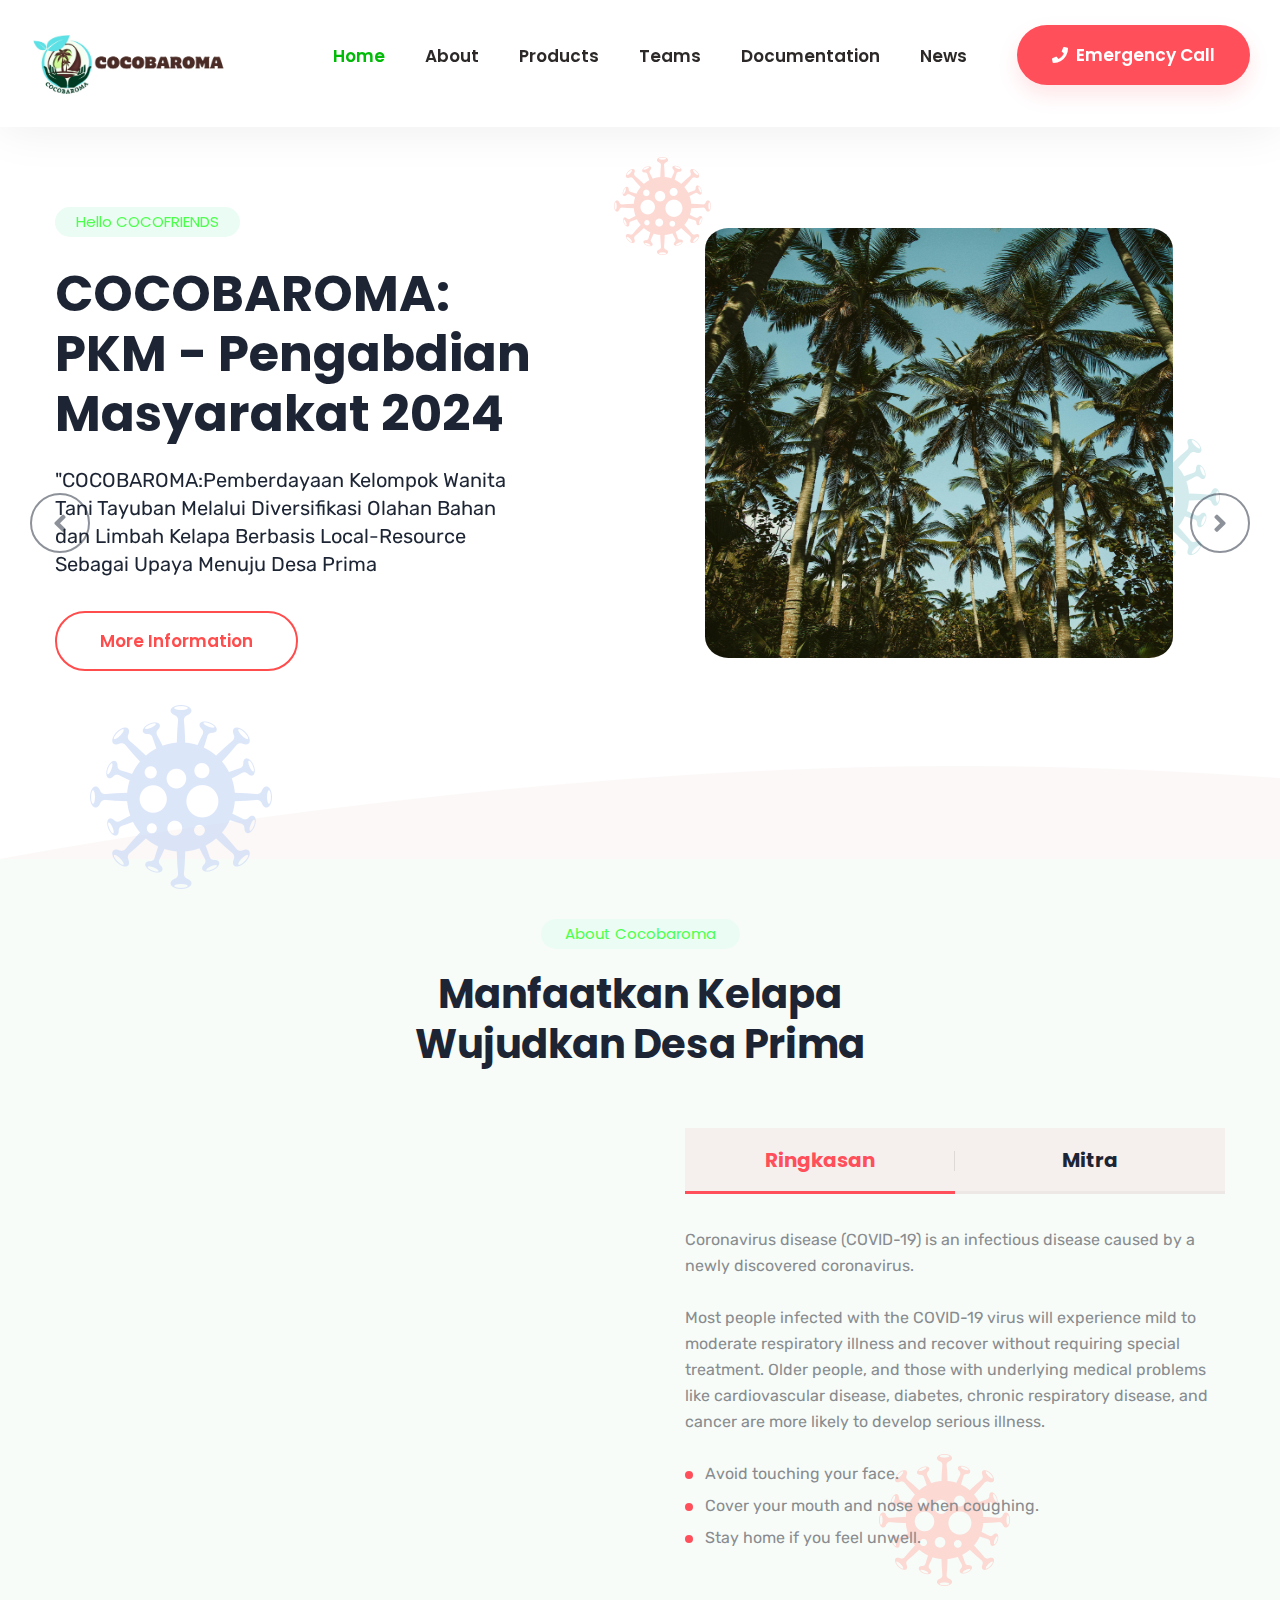
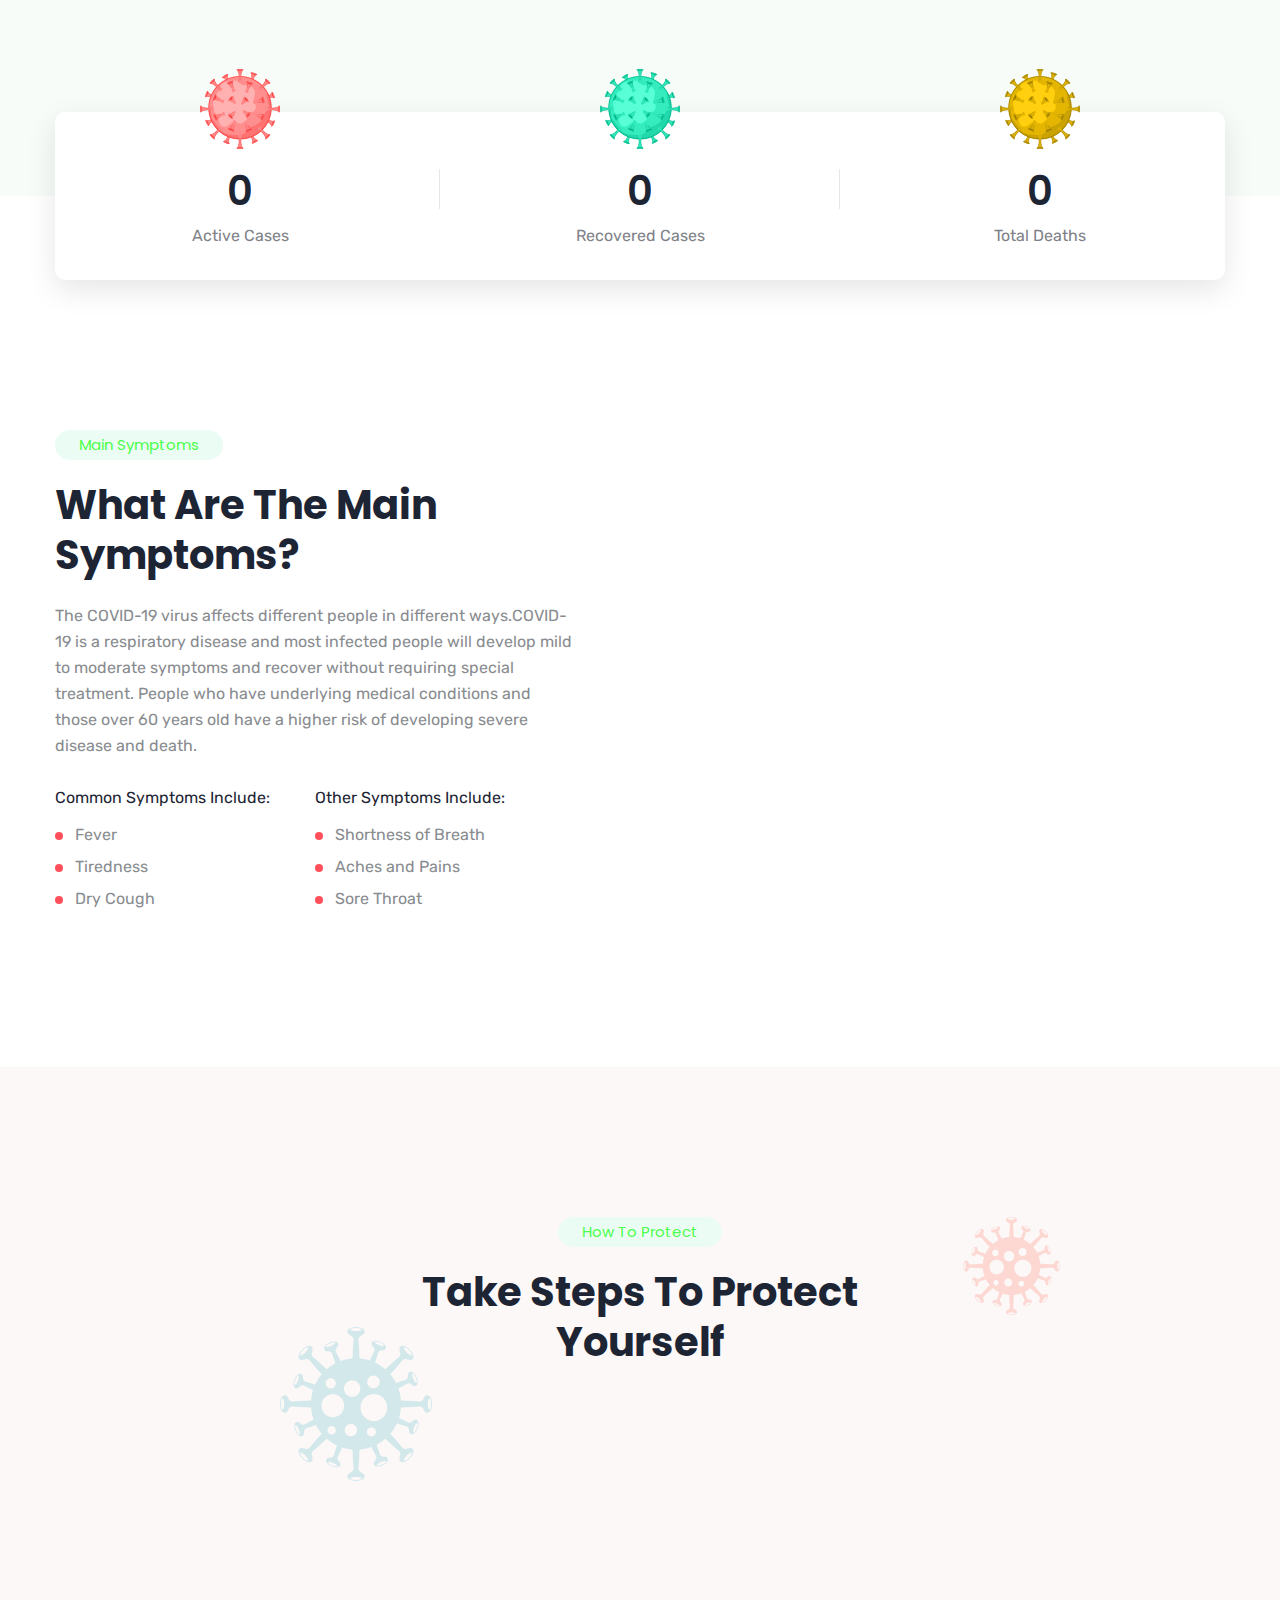
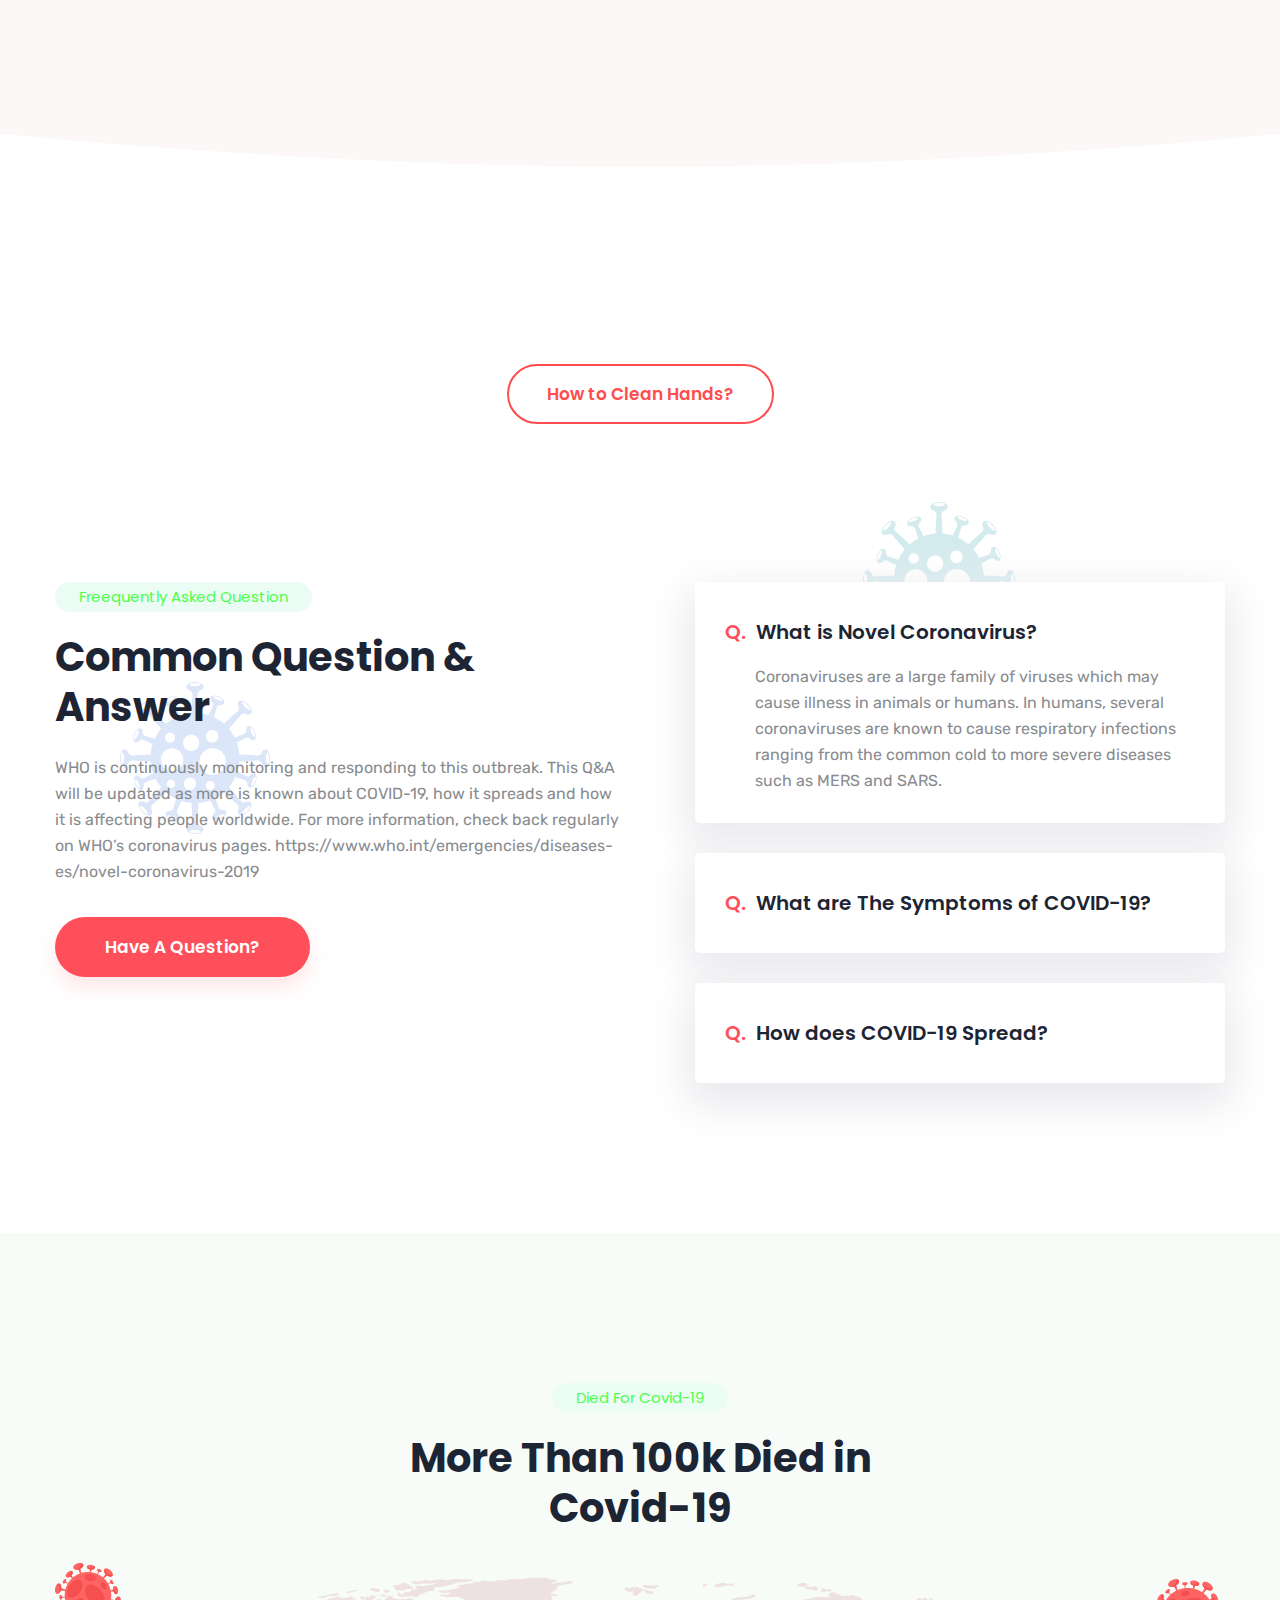
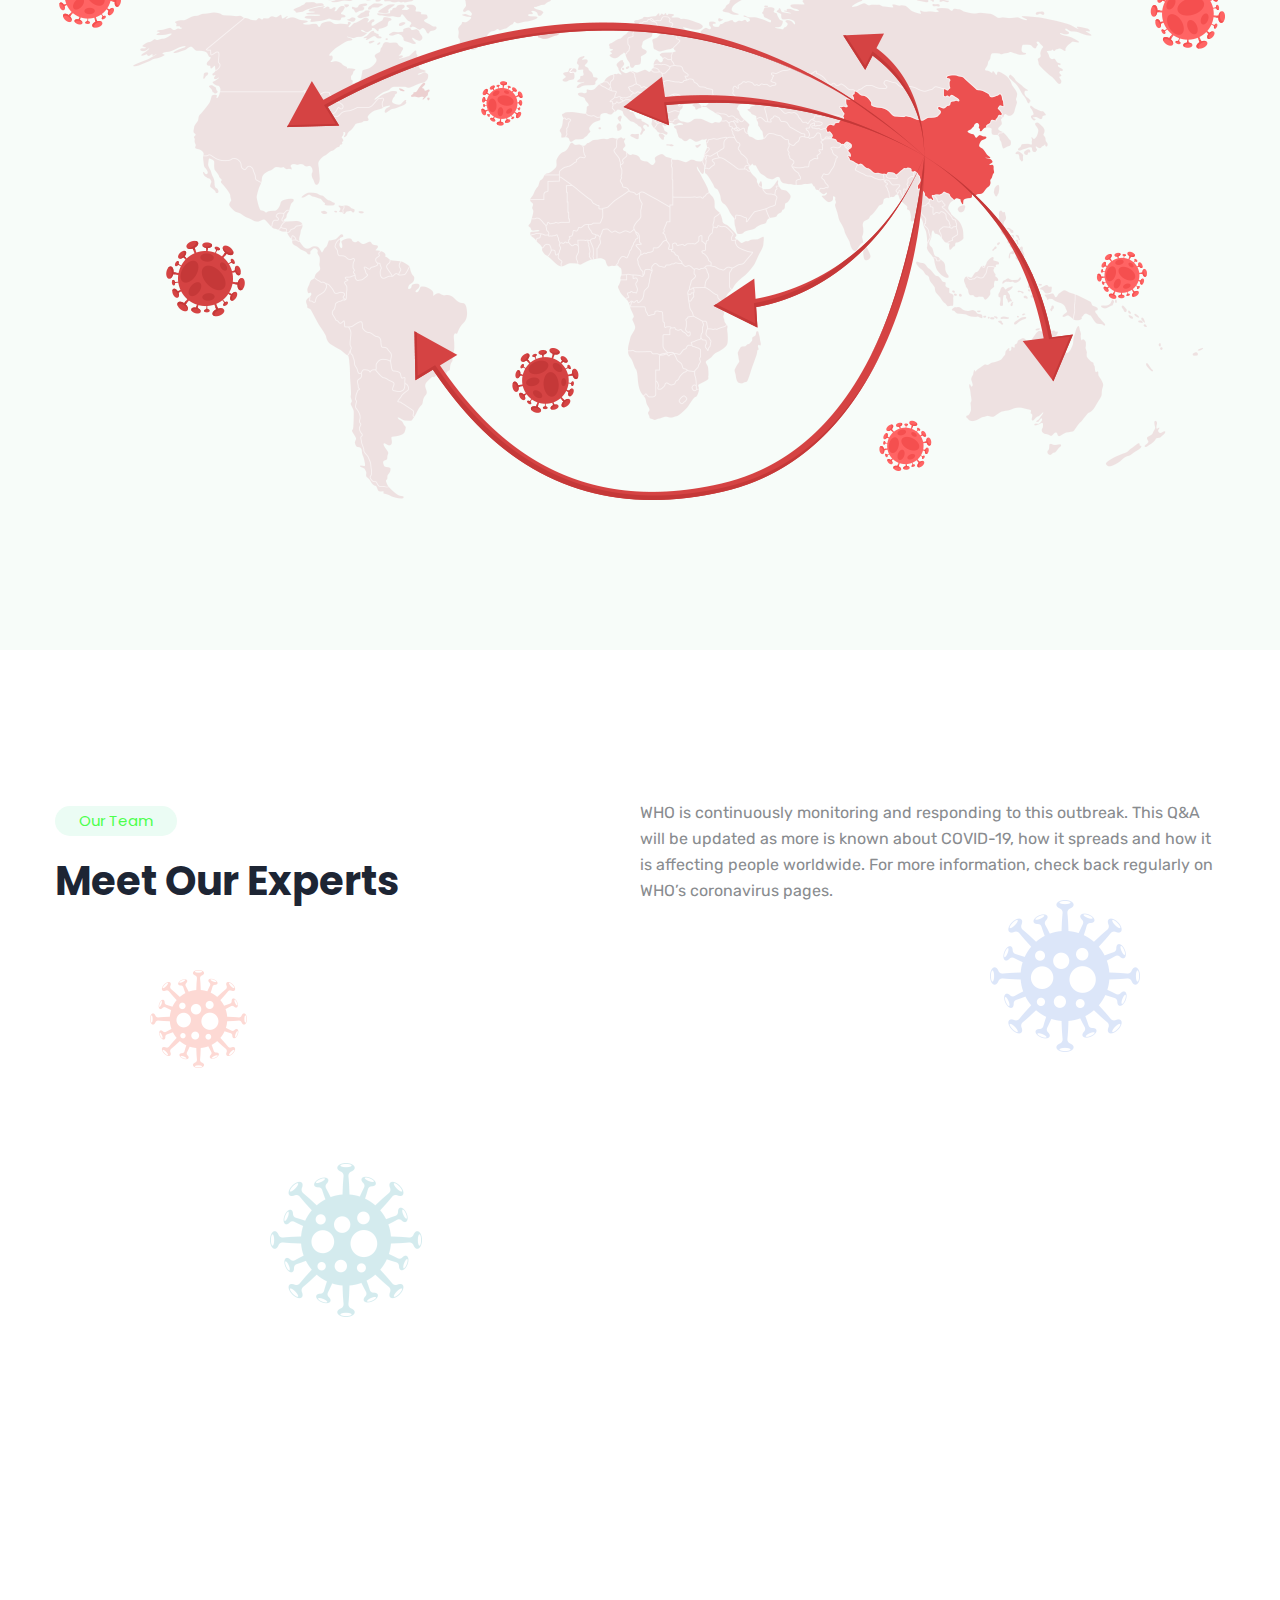
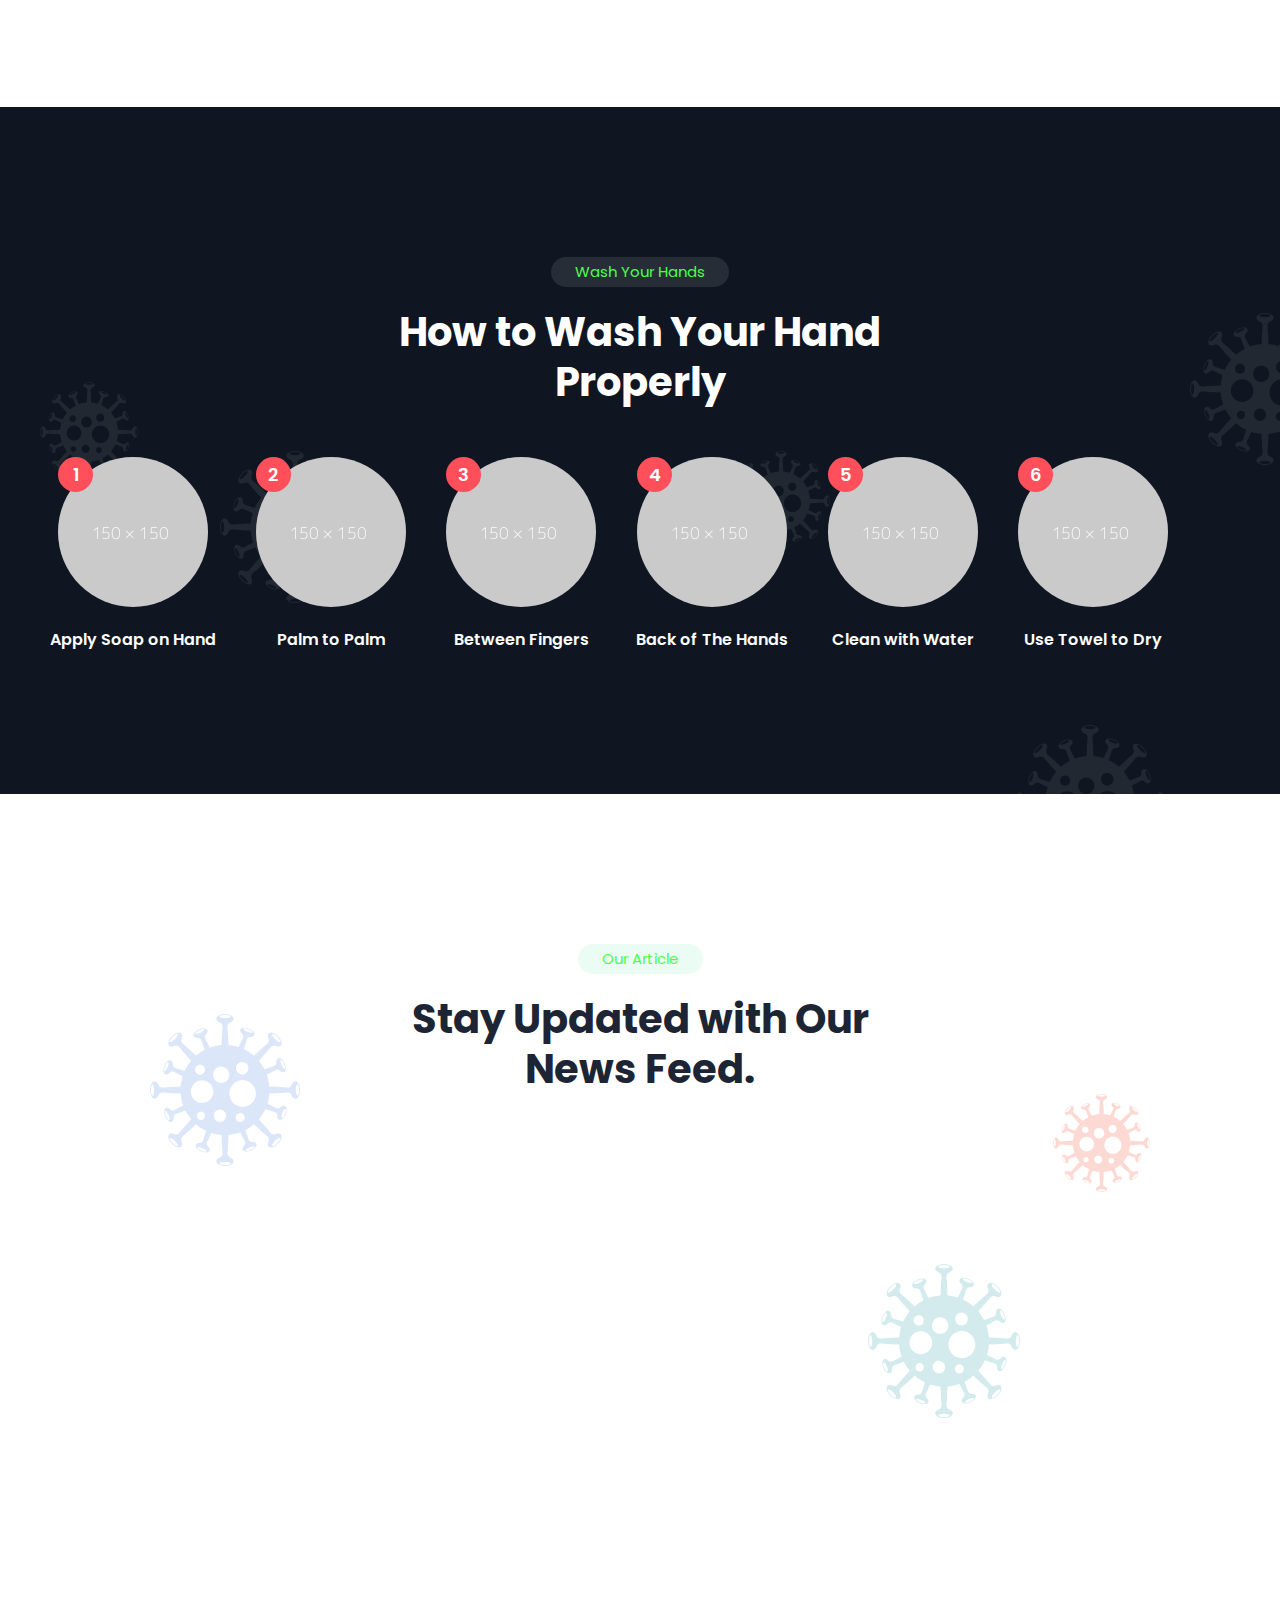
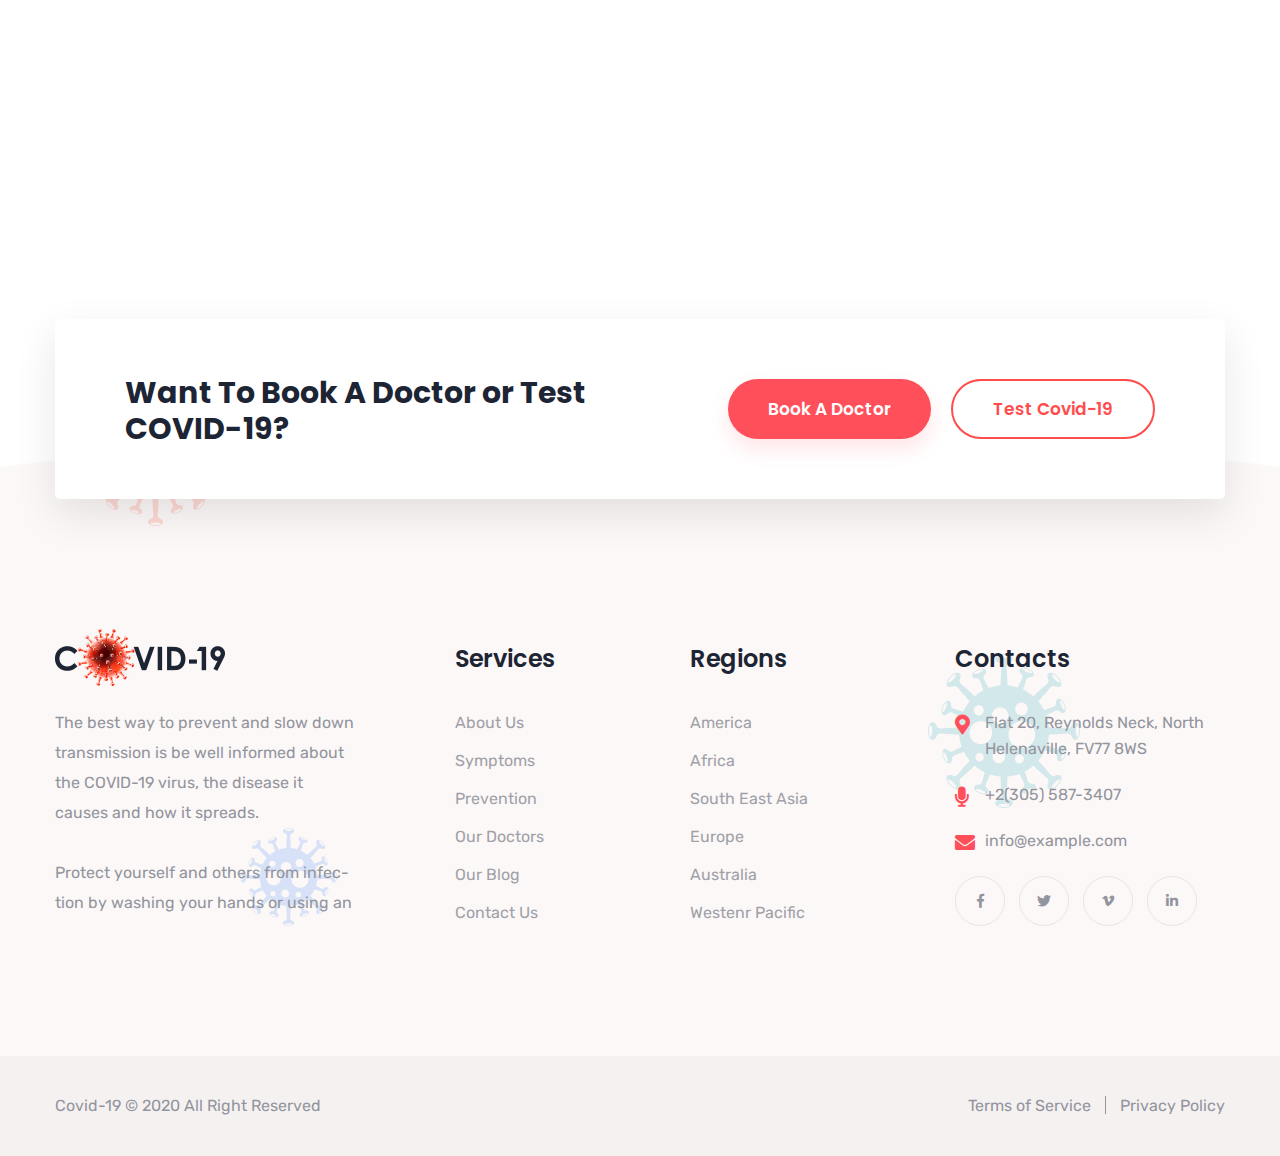
==== commit cf3e06ec: "second commit" ====
--- a/index.html
+++ b/index.html
@@ -174,15 +174,15 @@
                         <div class="col-lg-6 col-md-6 col-sm-12 content-column">
                             <div class="content-box">
                                 <h6>Hello COCOFRIENDS</h6>
-                                <h1>COCOBAROMA: PKM - Pemberdayaan Masyarakat 2024</h1>
+                                <h1>COCOBAROMA: PKM - Pengabdian Masyarakat 2024</h1>
                                 <p>"COCOBAROMA:Pemberdayaan Kelompok Wanita Tani Tayuban Melalui Diversifikasi Olahan Bahan dan Limbah Kelapa Berbasis Local-Resource Sebagai Upaya Menuju Desa Prima</p>
                                 <div class="btn-box">
-                                    <a href="index.html">How To protect</a>
+                                    <a href="index.html">More Information</a>
                                 </div>
                             </div>
                         </div>
                         <div class="col-lg-6 col-md-6 col-sm-12 image-column">
-                            <figure class="image-box"><img src="assets/images/resource/banner1.jpg" alt=""></figure>
+                            <figure class="image-box"><img src="assets/images/resource/banner1.jpg" class="logo-banner" alt=""></figure>
                         </div>
                     </div> 
                 </div>
@@ -201,7 +201,7 @@
                             </div>
                         </div>
                         <div class="col-lg-6 col-md-6 col-sm-12 image-column">
-                            <figure class="image-box"><img src="assets/images/converted-images/IMG_3926 2.png" alt=""></figure>
+                            <figure class="image-box"><img src="assets/images/converted-images/IMG_3926 2.png" class="logo-banner" alt=""></figure>
                         </div>
                     </div> 
                 </div>
--- a/assets/css/style.css
+++ b/assets/css/style.css
@@ -1447,6 +1447,10 @@
   display: none !important;
 }
 
+.banner-carousel .logo-banner{
+  border-radius: 5%;
+}
+
 .banner-carousel .image-box{
   position: relative;
   opacity: 0;
